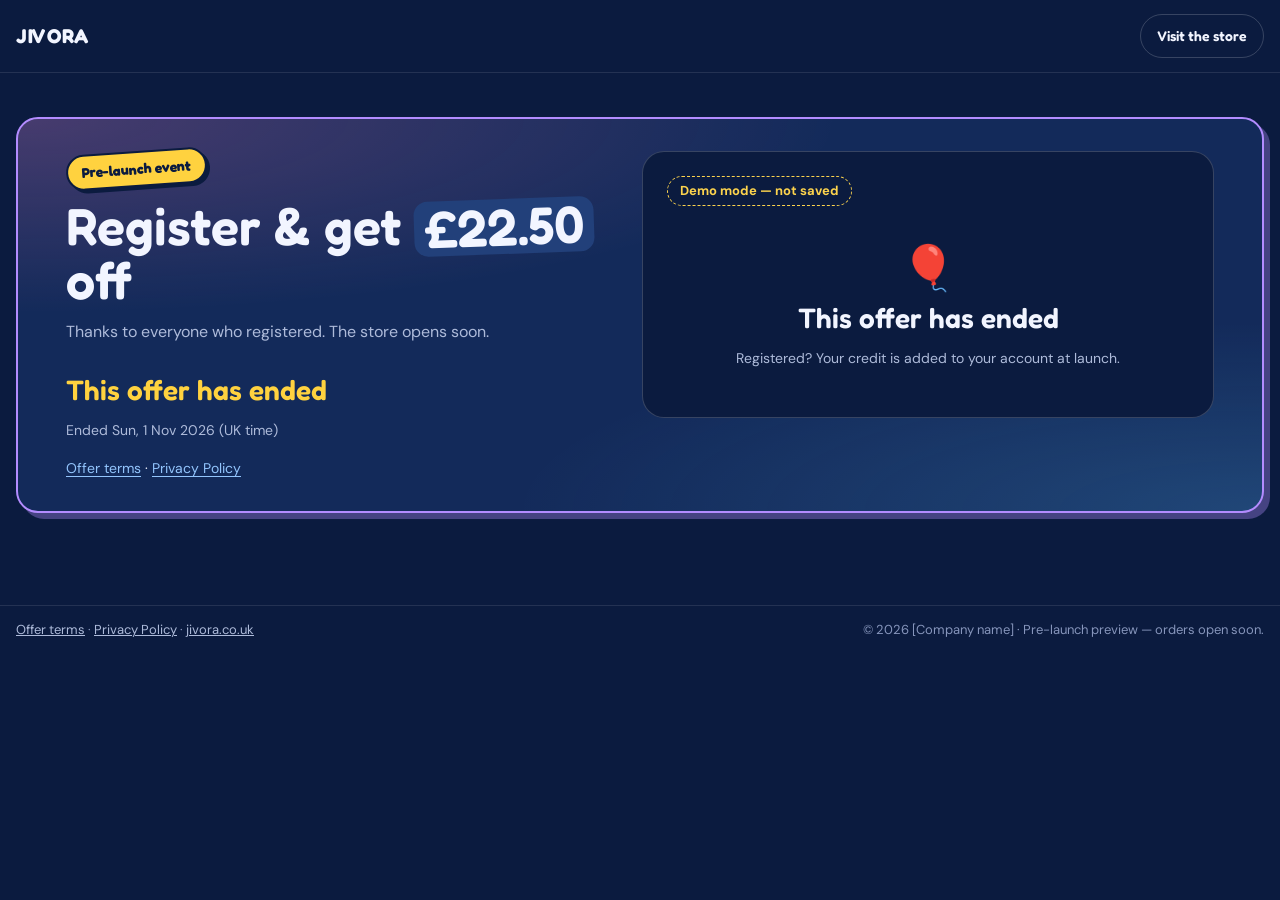
==== register/index.html @ c106e34f "Add /register/ QR landing page and print/web QR codes Co-Authored-By: Claude Opus 5.5 <noreply@anthr" ====
<!--
  JIVORA — short registration landing page for the QR code: https://jivora.co.uk/register/
  Only the pre-launch event (same markup, timer and form as the homepage #event section) with a slim header and footer.
  Timer logic is unchanged: event-config.js + site.js + event.js (before = countdown, during = form, after = "offer ended").
  ?preview=event / ?preview=after work here too. Shared files live one level up (../) inside the site.
-->
<!DOCTYPE html>
<html lang="en">
<head>
  <meta charset="UTF-8">
  <meta name="viewport" content="width=device-width, initial-scale=1">
  <meta name="robots" content="noindex">
  <title>Register &amp; get £22.50 off | JIVORA</title>
  <meta name="description" content="Register for the JIVORA Diwali pre-launch on Sunday 1 November 2026 and get £22.50 off your first order.">
  <meta name="theme-color" content="#0B1B3F">
  <link rel="icon" href="data:,">
  <link rel="preconnect" href="https://fonts.googleapis.com">
  <link rel="preconnect" href="https://fonts.gstatic.com" crossorigin>
  <link href="https://fonts.googleapis.com/css2?family=DM+Sans:opsz,wght@9..40,400;9..40,500;9..40,700&family=Fredoka:wght@500;600;700&family=Space+Grotesk:wght@500;600;700&display=swap" rel="stylesheet">
  <link rel="stylesheet" href="../style.css">
  <script src="../event-config.js"></script>
  <!-- The event lives in the shop interface; region is remembered like on the other pages -->
  <script>
    (function () {
      var d = document.documentElement, region = null;
      d.classList.add("js");
      try { region = window.localStorage.getItem("jivora-s2-region"); } catch (e) {}
      d.setAttribute("data-mode", "shop");
      d.setAttribute("data-region", region === "UK" ? "UK" : "IN");
    })();
  </script>
  <script src="../products.js" defer></script>
  <script src="../site.js" defer></script>
  <script src="../event.js" defer></script>
</head>
<body class="page-register" data-page="register/">
  <a class="skip-link" href="#main">Skip to content</a>

  <!-- ===== SLIM HEADER ===== -->
  <header class="reg-head">
    <div class="container reg-head__inner">
      <a class="logo" href="../index.html" aria-label="JIVORA home">
        <span class="logo__word">JIVORA</span>
      </a>
      <a class="btn btn--sm btn--ghost" href="../index.html">Visit the store</a>
    </div>
  </header>

  <main id="main">
    <section class="block event-block" id="event" data-for="shop" aria-labelledby="event-title">
      <div class="container">
        <div class="event" data-event data-phase="before">
          <p class="preview-badge" data-preview-badge hidden>Preview</p>
          <div class="event__intro">
            <p class="event__stickers"><span class="sticker sticker--yellow">Pre-launch event</span><span class="sticker sticker--pink" data-phase-show="during" hidden>Live now</span></p>
            <h1 class="event__title" id="event-title">Register &amp; get <span class="event__amount" data-coupon>£22.50</span> off</h1>
            <p class="event__text" data-event-text>Register on event day and <span data-coupon>£22.50</span> is added to your JIVORA account when orders open.</p>

            <div class="event__clock" data-phase-hide="after">
              <p class="event__clock-label" data-timer-label>Event starts in</p>
              <div class="timer" data-timer aria-hidden="true">
                <span class="timer__unit" data-unit="d"><span class="timer__num" data-num="d">00</span><span class="timer__lbl">days</span></span>
                <span class="timer__unit" data-unit="h"><span class="timer__num" data-num="h">00</span><span class="timer__lbl">hrs</span></span>
                <span class="timer__unit" data-unit="m"><span class="timer__num" data-num="m">00</span><span class="timer__lbl">mins</span></span>
                <span class="timer__unit" data-unit="s"><span class="timer__num" data-num="s">00</span><span class="timer__lbl">secs</span></span>
              </div>
            </div>
            <p class="event__ended" data-phase-show="after" hidden>This offer has ended</p>
            <p class="event__when" data-event-when></p>

            <ul class="event__points" data-phase-hide="after">
              <li><span data-coupon>£22.50</span> added to your JIVORA account at launch</li>
              <li>One registration per email</li>
              <li>Takes about a minute</li>
            </ul>
            <p class="event__links"><a href="../terms.html#offer">Offer terms</a><span aria-hidden="true"> · </span><a href="../privacy.html">Privacy Policy</a></p>
          </div>

          <div class="event__panel">
            <!-- Safety: shown when FORM_ENDPOINT is empty and the page is NOT on localhost (site.js) -->
            <p class="preview-banner" data-preview-banner role="note" hidden>Preview — registrations are not saved yet</p>
            <p class="demo-flag" data-demo-flag hidden>Demo mode — not saved</p>

            <!-- Before / after the event: message only (no forms) -->
            <div class="event__msg" data-phase-hide="during">
              <p class="event__msg-icon" aria-hidden="true" data-msg-icon>⏳</p>
              <h3 class="event__msg-title" data-msg-title>Registration opens on 1 Nov — come back to claim <span data-coupon>£22.50</span> off</h3>
              <p class="event__msg-text" data-msg-text></p>
            </div>

            <!-- During the event: 2-step registration -->
            <form class="reg" data-reg-form data-phase-show="during" hidden novalidate>
              <div class="reg__progress">
                <p class="reg__step-label" data-reg-label>Step 1 of 2 · Your details</p>
                <span class="reg__bar" aria-hidden="true"><span class="reg__bar-fill" data-reg-bar></span></span>
              </div>

              <fieldset class="reg__step" data-reg-step="1">
                <legend class="visually-hidden">Your details</legend>
                <div class="field">
                  <label for="reg-name">Full name</label>
                  <input class="input" id="reg-name" name="name" type="text" autocomplete="name" maxlength="80" required aria-describedby="reg-name-err">
                  <p class="field__error" id="reg-name-err" hidden></p>
                </div>
                <div class="field">
                  <label for="reg-email">Email</label>
                  <input class="input" id="reg-email" name="email" type="email" autocomplete="email" inputmode="email" maxlength="120" required aria-describedby="reg-email-err">
                  <p class="field__error" id="reg-email-err" hidden></p>
                </div>
                <fieldset class="field">
                  <legend class="field__legend">Country</legend>
                  <div class="seg-radio">
                    <input type="radio" id="reg-country-uk" name="country" value="UK" aria-describedby="reg-country-err"><label for="reg-country-uk">UK</label>
                    <input type="radio" id="reg-country-in" name="country" value="India" aria-describedby="reg-country-err"><label for="reg-country-in">India</label>
                  </div>
                  <p class="field__error" id="reg-country-err" hidden></p>
                </fieldset>
                <div class="reg__row">
                  <div class="field">
                    <label for="reg-mobile">Mobile <span class="field__opt">(optional)</span></label>
                    <input class="input" id="reg-mobile" name="mobile" type="tel" autocomplete="tel" inputmode="tel" maxlength="20" aria-describedby="reg-mobile-err">
                    <p class="field__error" id="reg-mobile-err" hidden></p>
                  </div>
                  <div class="field">
                    <label for="reg-city">City <span class="field__opt">(optional)</span></label>
                    <input class="input" id="reg-city" name="city" type="text" autocomplete="address-level2" maxlength="60">
                  </div>
                </div>
                <button class="btn btn--primary btn--block" type="button" data-reg-next>Continue</button>
              </fieldset>

              <fieldset class="reg__step" data-reg-step="2" hidden>
                <legend class="visually-hidden">Toys you like</legend>
                <fieldset class="field">
                  <legend class="field__legend">Toy categories you like <span class="field__opt">(pick one or more)</span></legend>
                  <div class="pick-chips" data-reg-cats></div>
                  <p class="field__error" id="reg-cats-err" hidden></p>
                </fieldset>
                <div class="consent">
                  <input type="checkbox" id="reg-terms" name="consentTerms" required aria-describedby="reg-terms-err">
                  <label for="reg-terms">I agree to the <a href="../terms.html" target="_blank" rel="noopener">Terms</a> and <a href="../privacy.html" target="_blank" rel="noopener">Privacy Policy</a></label>
                  <p class="field__error" id="reg-terms-err" hidden></p>
                </div>
                <div class="consent">
                  <input type="checkbox" id="reg-news" name="consentMarketing">
                  <label for="reg-news">Send me launch offers and news <span class="field__opt">(optional)</span></label>
                </div>
                <!-- Honeypot: invisible to people and screen readers, not focusable, never autofilled; bots fill it in -->
                <div class="hp" aria-hidden="true"><label for="reg-hp">Leave this field empty</label><input id="reg-hp" type="text" name="hp_check" value="" tabindex="-1" autocomplete="off" data-lpignore="true" data-1p-ignore data-honeypot></div>
                <div class="reg__actions">
                  <button class="btn btn--ghost" type="button" data-reg-back>Back</button>
                  <button class="btn btn--primary reg__submit" type="submit" data-reg-submit>Register &amp; claim <span data-coupon>£22.50</span></button>
                </div>
              </fieldset>
              <p class="form-msg reg__msg" role="status" aria-live="polite" data-reg-msg></p>
            </form>

            <!-- Success -->
            <div class="reg-done" data-reg-done hidden tabindex="-1" aria-labelledby="reg-done-title">
              <p class="reg-done__icon" aria-hidden="true">🎉</p>
              <h3 class="reg-done__title" id="reg-done-title">You're in!</h3>
              <p class="reg-done__text"><strong data-coupon>£22.50</strong> will be added to your account at launch.</p>
              <div class="reg-done__code" data-reg-code hidden>
                <span class="reg-done__code-label">Your code</span>
                <strong class="reg-done__code-value" data-reg-code-value></strong>
                <button class="btn btn--sm btn--ghost" type="button" data-reg-copy>Copy</button>
              </div>
              <p class="reg-done__linked" data-reg-linked hidden></p>
              <p class="demo-flag demo-flag--inline" data-reg-demo hidden>Demo mode — not saved</p>
              <button class="link-btn" type="button" data-reg-again>Register another email</button>
            </div>
          </div>
        </div>
      </div>
    </section>
  </main>

  <!-- ===== SLIM FOOTER ===== -->
  <footer class="reg-foot">
    <div class="container reg-foot__inner">
      <p class="footer__legal"><a href="../terms.html#offer">Offer terms</a> · <a href="../privacy.html">Privacy Policy</a> · <a href="../index.html">jivora.co.uk</a></p>
      <p>© 2026 [Company name] · Pre-launch preview — orders open soon.</p>
    </div>
  </footer>

  <div class="toast" id="toast" role="status" aria-live="polite"></div>
</body>
</html>
---- style.css ----
/* Sample 2 — JIVORA pre-launch store (dark, bold). Shared styles for index.html, toys.html and product.html.
   Mobile-first; breakpoints 640 / 1024 / 1280 (min-width). Hover effects only on hover-capable devices.
   Motion animates transform and opacity only and is switched off under prefers-reduced-motion.
   Interface visibility: html[data-mode="shop" | "business"] shows elements marked data-for="shop" | "business".
   27 Oct (brief §14): event section, Hot Picks, Price Promise and legal-page styles sit just before REDUCED MOTION. */

/* ===== TOKENS ===== */
:root {
  /* Brief §6 palette (proposal — client brand colours not provided): navy #0B1B3F base,
     electric blue #2563EB, amber #F59E0B; lighter tints of each for text on dark */
  --bg: #0B1B3F;
  --bg-2: #0E2149;
  --surface: #132A5A;
  --surface-2: #1A3468;
  --surface-3: #22407A;
  --line: rgba(255, 255, 255, 0.10);
  --line-2: rgba(255, 255, 255, 0.18);
  --text: #F2F5FF;
  --white: #FFFFFF;
  --muted: #AEBBDA;
  --faint: #8695BB;
  --blue: #2563EB;
  --blue-2: #60A5FA;
  --blue-3: #93C5FD;
  --blue-deep: #1D4ED8;
  --blue-wash: rgba(37, 99, 235, 0.22);
  --amber: #F59E0B;
  --amber-2: #FCD34D;
  --amber-wash: rgba(245, 158, 11, 0.14);
  --on-amber: #1A1200;
  --green: #4ADE80;
  --green-wash: rgba(74, 222, 128, 0.14);
  --red: #FCA5A5;
  --photo-bg: #F4F5F8;
  --overlay: rgba(5, 12, 32, 0.74);
  --focus: var(--amber-2);

  /* Toy palette (27 Oct, Shop mode accents only — rings, pills, badges, stickers, tiles).
     Every colour is light enough for navy text on top (6.5:1–11.7:1 with --bg, AA needs 4.5:1) and bright enough as a ring on navy. */
  --toy-pink: #FF7AB6;
  --toy-yellow: #FFD23F;
  --toy-sky: #5CC8FF;
  --toy-green: #5EE08A;
  --toy-purple: #B38CFF;
  --toy-orange: #FF9F43;
  --on-toy: #0B1B3F;
  --hero-warm: linear-gradient(135deg, var(--toy-yellow) 0%, #FFB547 55%, var(--toy-orange) 100%);
  /* Instagram brand gradient (allowed for the Instagram icon only) */
  --ig-gradient: linear-gradient(45deg, #F58529 0%, #DD2A7B 50%, #8134AF 80%, #515BD4 100%);

  --font-head: "Space Grotesk", "Segoe UI", system-ui, sans-serif;
  --font-fun: "Fredoka", "Space Grotesk", "Segoe UI", system-ui, sans-serif;
  --font-body: "DM Sans", "Segoe UI", system-ui, sans-serif;

  /* Type scale 12 / 14 / 16 / 20 / 28 / 40 */
  --fs-12: 0.75rem;
  --fs-13: 0.8125rem;
  --fs-14: 0.875rem;
  --fs-16: 1rem;
  --fs-20: 1.25rem;
  --fs-28: 1.75rem;
  --fs-40: 2.5rem;

  /* Spacing 4 / 8 / 12 / 16 / 24 / 32 / 48 */
  --s-1: 4px;
  --s-2: 8px;
  --s-25: 12px;
  --s-3: 16px;
  --s-4: 24px;
  --s-5: 32px;
  --s-6: 48px;
  --block-y: clamp(28px, 2vw + 20px, 44px);

  --r-sm: 10px;
  --r-md: 16px;
  --r-lg: 22px;
  --r-pill: 999px;

  --shadow-1: 0 10px 30px -12px rgba(0, 0, 0, 0.55);
  --shadow-2: 0 24px 60px -20px rgba(0, 0, 0, 0.7);

  --ease-out: cubic-bezier(0.16, 1, 0.3, 1);
  --container: min(100% - 32px, 1320px);
}

/* ===== BASE ===== */
*,
*::before,
*::after {
  box-sizing: border-box;
}

html {
  -webkit-text-size-adjust: 100%;
  scroll-behavior: smooth;
  scroll-padding-top: 16px;
  background: var(--bg);
  color-scheme: dark;
}

body {
  margin: 0;
  font-family: var(--font-body);
  font-size: var(--fs-16);
  line-height: 1.55;
  color: var(--text);
  background: var(--bg);
  -webkit-font-smoothing: antialiased;
}

body.menu-open,
body.has-dialog {
  overflow: hidden;
}

img,
svg {
  display: block;
  max-width: 100%;
}

img {
  height: auto;
}

a {
  color: inherit;
}

button,
input,
select,
textarea {
  font: inherit;
  color: inherit;
}

button {
  cursor: pointer;
  -webkit-tap-highlight-color: transparent;
}

h1,
h2,
h3 {
  margin: 0;
  font-family: var(--font-head);
  font-weight: 700;
  line-height: 1.15;
  letter-spacing: -0.015em;
}

p {
  margin: 0;
}

ul,
ol {
  margin: 0;
  padding: 0;
  list-style: none;
}

dl,
dd {
  margin: 0;
}

[hidden] {
  display: none !important;
}

:focus-visible {
  outline: 3px solid var(--focus);
  outline-offset: 2px;
  border-radius: 6px;
}

/* Shop mode uses the rounded, friendly display font; Business mode keeps Space Grotesk */
html[data-mode="shop"] {
  --font-head: var(--font-fun);
}

html[data-mode="shop"] h1,
html[data-mode="shop"] h2,
html[data-mode="shop"] h3 {
  font-weight: 600;
  letter-spacing: 0;
}

/* Toy palette helpers: components read var(--tone) */
.tone-pink { --tone: var(--toy-pink); }
.tone-yellow { --tone: var(--toy-yellow); }
.tone-sky { --tone: var(--toy-sky); }
.tone-green { --tone: var(--toy-green); }
.tone-purple { --tone: var(--toy-purple); }

/* Interface switch: show only the active mode's content */
html[data-mode="shop"] [data-for="business"],
html[data-mode="business"] [data-for="shop"] {
  display: none !important;
}

.container {
  width: var(--container);
  margin-inline: auto;
}

.visually-hidden {
  position: absolute !important;
  width: 1px;
  height: 1px;
  padding: 0;
  margin: -1px;
  overflow: hidden;
  clip: rect(0 0 0 0);
  white-space: nowrap;
  border: 0;
}

.skip-link {
  position: absolute;
  top: 8px;
  left: 8px;
  z-index: 100;
  padding: 10px 16px;
  border-radius: var(--r-sm);
  background: var(--amber);
  color: var(--on-amber);
  font-weight: 700;
  transform: translateY(-160%);
  transition: transform 0.2s var(--ease-out);
}

.skip-link:focus {
  transform: none;
}

.eyebrow {
  font-size: var(--fs-12);
  font-weight: 700;
  letter-spacing: 0.08em;
  text-transform: uppercase;
  color: var(--blue-2);
}

.eyebrow--amber {
  color: var(--amber-2);
}

.link-btn {
  padding: 0;
  border: 0;
  background: none;
  color: var(--blue-2);
  font-weight: 600;
  text-decoration: underline;
  text-underline-offset: 3px;
}

/* ===== BUTTONS ===== */
.btn {
  display: inline-flex;
  align-items: center;
  justify-content: center;
  gap: var(--s-2);
  min-height: 48px;
  padding: 0 22px;
  border: 1.5px solid transparent;
  border-radius: var(--r-pill);
  background: transparent;
  font-family: var(--font-head);
  font-size: var(--fs-16);
  font-weight: 600;
  text-decoration: none;
  white-space: nowrap;
  transition: background-color 0.2s, border-color 0.2s, color 0.2s, transform 0.2s var(--ease-out);
}

.btn:active {
  transform: scale(0.97);
}

.btn--primary {
  background: var(--amber);
  color: var(--on-amber);
}

.btn--ghost {
  border-color: var(--line-2);
  color: var(--text);
}

.btn--outline {
  border-color: var(--blue);
  color: var(--text);
}

.btn--added {
  background: var(--green-wash);
  border-color: var(--green);
  color: var(--green);
}

.btn--disabled {
  background: var(--surface-2);
  color: var(--faint);
  cursor: not-allowed;
}

.btn--sm {
  min-height: 44px;
  padding: 0 16px;
  font-size: var(--fs-14);
}

.btn--block {
  width: 100%;
}

.icon-btn {
  position: relative;
  display: inline-grid;
  place-items: center;
  flex: none;
  width: 44px;
  height: 44px;
  padding: 0;
  border: 0;
  border-radius: var(--r-pill);
  background: transparent;
  color: var(--text);
  transition: background-color 0.2s, color 0.2s, opacity 0.2s;
}

.icon-btn--line {
  border: 1.5px solid var(--line-2);
}

.icon-btn--sm {
  width: 44px;
  height: 44px;
  color: var(--muted);
}

.icon-btn:disabled {
  opacity: 0.35;
  cursor: default;
}

.count {
  position: absolute;
  top: 2px;
  right: 0;
  min-width: 18px;
  height: 18px;
  padding: 0 5px;
  border-radius: var(--r-pill);
  background: var(--amber);
  color: var(--on-amber);
  font-size: 11px;
  font-weight: 700;
  line-height: 18px;
  text-align: center;
}

.count.is-empty {
  display: none;
}

.count.is-bump {
  animation: bump 0.45s var(--ease-out);
}

@keyframes bump {
  40% { transform: scale(1.35); }
}

@media (hover: hover) {
  .btn--primary:hover { background: var(--amber-2); }
  .btn--ghost:hover,
  .btn--outline:hover { background: var(--blue-wash); border-color: var(--blue-2); }
  .icon-btn:not(:disabled):hover { background: var(--surface-2); }
  .link-btn:hover { color: var(--text); }
}

/* ===== ANNOUNCEMENT BAR ===== */
.announcement {
  background: linear-gradient(90deg, var(--blue-deep), var(--blue));
  color: var(--white);
  font-size: var(--fs-14);
}

.announcement__text {
  width: var(--container);
  margin-inline: auto;
  display: flex;
  flex-wrap: wrap;
  align-items: center;
  justify-content: center;
  gap: 4px 10px;
  padding: 8px 0;
  text-align: center;
}

.announcement__dot {
  display: inline-block;
  flex: none;
  width: 8px;
  height: 8px;
  border-radius: 50%;
  background: var(--amber-2);
  box-shadow: 0 0 0 4px rgba(252, 211, 77, 0.25);
  animation: pulse 2.4s ease-in-out infinite;
}

@keyframes pulse {
  50% { transform: scale(0.7); opacity: 0.6; }
}

.announcement__link {
  font-weight: 700;
  text-underline-offset: 3px;
}

/* ===== HEADER ===== */
.header {
  z-index: 40;
  background: rgba(11, 27, 63, 0.94);
  border-bottom: 1px solid var(--line);
}

.header__inner {
  display: grid;
  grid-template-columns: auto auto minmax(0, 1fr);
  grid-template-areas:
    "menu logo actions"
    "search search search";
  align-items: center;
  gap: 10px 8px;
  padding: 10px 0 12px;
}

.header__menu { grid-area: menu; margin-left: -8px; }
.header .logo { grid-area: logo; }
.header .search { grid-area: search; }
.header .mode-toggle { grid-area: toggle; }
.header__actions { grid-area: actions; }

.logo {
  display: inline-flex;
  align-items: center;
  gap: 8px;
  min-height: 44px;
  text-decoration: none;
}

.logo__word {
  font-family: var(--font-head);
  font-size: 1.25rem;
  font-weight: 700;
  letter-spacing: 0.06em;
}

.search {
  position: relative;
  display: flex;
}

.search__input {
  width: 100%;
  min-height: 46px;
  padding: 0 52px 0 18px;
  border: 1.5px solid var(--line-2);
  border-radius: var(--r-pill);
  background: var(--surface);
  font-size: var(--fs-16);
}

.search__input::placeholder {
  color: var(--faint);
}

.search__input:focus {
  border-color: var(--blue-2);
  outline: none;
  box-shadow: 0 0 0 3px var(--blue-wash);
}

.search__btn {
  position: absolute;
  top: 1px;
  right: 1px;
  display: grid;
  place-items: center;
  width: 44px;
  height: 44px;
  border: 0;
  border-radius: var(--r-pill);
  background: var(--blue);
  color: var(--white);
}

.header__actions {
  display: flex;
  align-items: center;
  justify-content: flex-end;
  gap: 2px;
}

.region {
  min-height: 44px;
  max-width: 104px;
  padding: 0 28px 0 12px;
  border: 1.5px solid var(--line-2);
  border-radius: var(--r-pill);
  background: var(--surface) url("data:image/svg+xml,%3Csvg xmlns='http://www.w3.org/2000/svg' width='12' height='12' viewBox='0 0 24 24'%3E%3Cpath d='M6 9l6 6 6-6' fill='none' stroke='%23AEBBDA' stroke-width='2.6' stroke-linecap='round' stroke-linejoin='round'/%3E%3C/svg%3E") no-repeat right 10px center;
  font-size: var(--fs-16);
  font-weight: 600;
  -webkit-appearance: none;
  appearance: none;
  margin-right: 4px;
}

.rfq-btn {
  position: relative;
  display: inline-flex;
  align-items: center;
  gap: 6px;
  min-height: 44px;
  padding: 0 12px;
  border: 1.5px solid var(--line-2);
  border-radius: var(--r-pill);
  background: transparent;
  font-weight: 600;
  font-size: var(--fs-14);
}

.rfq-btn .count {
  position: static;
}

.rfq-btn__label {
  display: none;
}

/* Mode toggle: "Shop" | "For Business" */
.mode-toggle {
  position: relative;
  display: grid;
  grid-template-columns: 1fr 1fr;
  padding: 4px;
  border: 1.5px solid var(--line-2);
  border-radius: var(--r-pill);
  background: var(--bg-2);
}

.mode-toggle__thumb {
  position: absolute;
  top: 4px;
  bottom: 4px;
  left: 4px;
  width: calc(50% - 4px);
  border-radius: var(--r-pill);
  background: var(--blue);
  box-shadow: 0 6px 16px -6px rgba(37, 99, 235, 0.8);
  transition: transform 0.32s var(--ease-out), background-color 0.3s;
}

html[data-mode="business"] .mode-toggle__thumb {
  transform: translateX(100%);
  background: var(--amber);
  box-shadow: 0 6px 16px -6px rgba(245, 158, 11, 0.8);
}

.mode-toggle__btn {
  position: relative;
  z-index: 1;
  min-height: 44px;
  padding: 0 14px;
  border: 0;
  border-radius: var(--r-pill);
  background: none;
  color: var(--muted);
  font-family: var(--font-head);
  font-size: var(--fs-14);
  font-weight: 700;
  white-space: nowrap;
  transition: color 0.25s;
}

.mode-toggle__btn[aria-pressed="true"] {
  color: var(--white);
}

html[data-mode="business"] .mode-toggle__btn[aria-pressed="true"] {
  color: var(--on-amber);
}

.mode-toggle--block {
  margin-bottom: var(--s-4);
}

.region--block {
  width: 100%;
  max-width: none;
  margin: 0;
}

/* Category / business nav strip — scrolls sideways inside itself on small screens */
.catnav {
  position: relative;
  border-top: 1px solid var(--line);
}

.catnav__inner {
  display: flex;
  align-items: center;
  gap: var(--s-2);
}

.mode-toggle--mini {
  flex: none;
  padding: 3px;
}

.mode-toggle--mini .mode-toggle__thumb {
  top: 3px;
  bottom: 3px;
  left: 3px;
  width: calc(50% - 3px);
}

.mode-toggle--mini .mode-toggle__btn {
  padding: 0 12px;
  font-size: var(--fs-13);
}

@media (min-width: 1024px) {
  .mode-toggle--mini { display: none; }
}

.catnav__list {
  flex: 1;
  min-width: 0;
  display: flex;
  align-items: center;
  gap: 4px;
  overflow-x: auto;
  scrollbar-width: none;
  padding: 6px 0;
}

.catnav__list::-webkit-scrollbar {
  display: none;
}

.catnav__link {
  display: inline-flex;
  align-items: center;
  gap: 6px;
  min-height: 44px;
  padding: 0 12px;
  border: 0;
  border-radius: var(--r-pill);
  background: none;
  color: var(--muted);
  font-size: var(--fs-14);
  font-weight: 600;
  text-decoration: none;
  white-space: nowrap;
}

.catnav__link.is-active {
  background: var(--surface-2);
  color: var(--text);
}

.catnav__sep {
  flex: none;
  width: 1px;
  height: 22px;
  margin: 0 6px;
  background: var(--line-2);
}

@media (hover: hover) {
  .catnav__link:hover { color: var(--text); background: var(--surface); }
}

.soon-pill {
  display: inline-flex;
  align-items: center;
  padding: 2px 8px;
  border-radius: var(--r-pill);
  background: var(--amber-wash);
  color: var(--amber-2);
  font-size: 11px;
  font-weight: 700;
  letter-spacing: 0.04em;
  text-transform: uppercase;
}

.soon-pill--lg {
  padding: 5px 12px;
  font-size: var(--fs-12);
}

.live-pill {
  display: inline-flex;
  align-items: center;
  gap: 6px;
  padding: 2px 9px;
  border-radius: var(--r-pill);
  background: var(--green-wash);
  color: var(--green);
  font-size: 11px;
  font-weight: 700;
  letter-spacing: 0.04em;
  text-transform: uppercase;
}

.live-pill__dot {
  width: 7px;
  height: 7px;
  border-radius: 50%;
  background: var(--green);
  animation: pulse 2.4s ease-in-out infinite;
}

/* Below 1024px the full toggle and the region select live in the drawer / catnav pill */
.header__inner > .mode-toggle,
.header__actions > .region {
  display: none;
}

@media (min-width: 640px) {
  .rfq-btn__label {
    display: inline;
  }
}

@media (min-width: 1024px) {
  .header {
    position: sticky;
    top: 0;
    -webkit-backdrop-filter: blur(14px);
    backdrop-filter: blur(14px);
  }

  html {
    scroll-padding-top: 140px;
  }

  .header__inner {
    grid-template-columns: auto minmax(0, 1fr) auto auto;
    grid-template-areas: "logo search toggle actions";
    gap: 20px;
    padding: 12px 0;
  }

  .header__menu {
    display: none;
  }

  .header__inner > .mode-toggle {
    display: grid;
    width: 260px;
  }

  .header__actions > .region {
    display: block;
  }

  .search {
    max-width: 560px;
  }
}

/* ===== MOBILE DRAWER ===== */
.drawer {
  position: fixed;
  inset: 0;
  z-index: 80;
}

.drawer__overlay {
  position: absolute;
  inset: 0;
  background: var(--overlay);
  opacity: 0;
  transition: opacity 0.25s;
}

.drawer__panel {
  position: absolute;
  top: 0;
  bottom: 0;
  left: 0;
  width: min(88%, 360px);
  overflow-y: auto;
  padding: 12px 20px 32px;
  background: var(--bg-2);
  border-right: 1px solid var(--line);
  transform: translateX(-100%);
  transition: transform 0.28s var(--ease-out);
}

.drawer__panel:focus {
  outline: none;
}

.drawer.is-open .drawer__overlay { opacity: 1; }
.drawer.is-open .drawer__panel { transform: none; }

.drawer__head {
  display: flex;
  align-items: center;
  justify-content: space-between;
  margin-bottom: var(--s-3);
}

.drawer__title {
  font-family: var(--font-head);
  font-size: var(--fs-20);
  font-weight: 700;
}

.drawer__label {
  margin: var(--s-3) 0 var(--s-2);
  color: var(--faint);
  font-size: var(--fs-12);
  font-weight: 700;
  letter-spacing: 0.08em;
  text-transform: uppercase;
}

.drawer__list a,
.drawer__list button {
  display: flex;
  align-items: center;
  justify-content: space-between;
  width: 100%;
  min-height: 48px;
  padding: 0 4px;
  border: 0;
  border-bottom: 1px solid var(--line);
  background: none;
  font-size: var(--fs-16);
  font-weight: 600;
  text-align: left;
  text-decoration: none;
}

/* ===== BLOCKS (store rows) ===== */
.block {
  padding-block: var(--block-y) 0;
}

.block--tight {
  padding-top: clamp(24px, 1.5vw + 16px, 36px);
}

main > .block:last-child,
main > :last-child {
  padding-bottom: var(--s-6);
}

.block__head {
  display: flex;
  align-items: flex-end;
  justify-content: space-between;
  gap: var(--s-2) var(--s-3);
  margin-bottom: var(--s-3);
}

.block__head--wrap {
  flex-wrap: wrap;
}

.block__title {
  font-size: clamp(1.25rem, 1rem + 1vw, 1.75rem);
}

.block__title--sm {
  font-size: clamp(1.15rem, 1rem + 0.6vw, 1.5rem);
}

.block__count {
  color: var(--faint);
  font-family: var(--font-body);
  font-size: var(--fs-16);
  font-weight: 500;
}

.block__note {
  color: var(--muted);
  font-size: var(--fs-14);
}

.block__tools {
  display: flex;
  align-items: center;
  gap: var(--s-25);
}

.block__link {
  flex: none;
  min-height: 44px;
  display: inline-flex;
  align-items: center;
  color: var(--blue-2);
  font-weight: 700;
  font-size: var(--fs-14);
  text-underline-offset: 3px;
}

@media (max-width: 639px) {
  .block__head:not(.block__head--wrap) .block__note {
    display: none;
  }
}

/* ===== SHOP HERO (warm gradient panel + side tiles) ===== */
.promo {
  display: grid;
  grid-template-columns: 1fr 1fr;
  gap: var(--s-25);
  padding-top: var(--s-3);
}

.promo__main {
  position: relative;
  grid-column: 1 / -1;
  overflow: hidden;
  border-radius: var(--r-lg);
  isolation: isolate;
}

.fun-hero {
  display: grid;
  background: var(--hero-warm);
  color: var(--on-toy);
  box-shadow: 0 20px 50px -24px rgba(255, 159, 67, 0.55);
}

.fun-hero__content {
  position: relative;
  z-index: 1;
  display: grid;
  gap: var(--s-25);
  align-content: center;
  padding: var(--s-4) var(--s-4) var(--s-3);
}

.fun-hero__stickers {
  display: flex;
  flex-wrap: wrap;
  gap: var(--s-2);
}

.sticker {
  display: inline-flex;
  align-items: center;
  padding: 5px 14px;
  border: 2.5px solid var(--on-toy);
  border-radius: var(--r-pill);
  color: var(--on-toy);
  font-family: var(--font-fun);
  font-size: var(--fs-14);
  font-weight: 700;
  box-shadow: 3px 3px 0 var(--on-toy);
  transform: rotate(-4deg);
}

.sticker + .sticker {
  transform: rotate(3deg);
}

.sticker--pink { background: var(--toy-pink); }
.sticker--sky { background: var(--toy-sky); }

.promo__title {
  font-size: clamp(2rem, 1.5rem + 2.2vw, 3.25rem);
  line-height: 1.05;
}

.fun-hero .promo__title {
  color: var(--on-toy);
}

.promo__text {
  max-width: 46ch;
  color: var(--muted);
}

.fun-hero .promo__text {
  color: var(--on-toy);
  font-weight: 500;
}

.promo__ctas {
  display: flex;
  flex-wrap: wrap;
  gap: var(--s-2);
  margin-top: var(--s-1);
}

.btn--line-dark {
  border-color: var(--on-toy);
  color: var(--on-toy);
}

.fun-hero__media {
  position: relative;
  padding: 0 var(--s-3) var(--s-3);
}

.fun-hero__img {
  width: 100%;
  aspect-ratio: 16 / 10;
  object-fit: cover;
  border: 3px solid var(--on-toy);
  border-radius: var(--r-lg);
  box-shadow: 6px 6px 0 var(--on-toy);
}

/* Floating SVG stickers */
.float {
  position: absolute;
  z-index: 2;
  pointer-events: none;
  animation: float-y 4.5s ease-in-out infinite;
}

.float path,
.float circle {
  stroke: var(--on-toy);
  stroke-width: 3;
  stroke-linejoin: round;
}

.float .f-thin { stroke-width: 2.5; }
.float .f-pink { fill: var(--toy-pink); }
.float .f-sky { fill: var(--toy-sky); }
.float .f-purple { fill: var(--toy-purple); }
.float .f-yellow { fill: var(--toy-yellow); }
.float .f-white { fill: var(--white); }

.float--star { top: 12px; right: 14px; --rot: 12deg; }
.float--rocket { bottom: 26px; left: 6px; width: 44px; height: 44px; animation-delay: -1.5s; --rot: -8deg; }
.float--sparkle { top: 46%; right: 10px; width: 28px; height: 28px; animation-delay: -3s; --rot: 0deg; }

@keyframes float-y {
  0%, 100% { transform: translateY(0) rotate(var(--rot, 0deg)); }
  50% { transform: translateY(-8px) rotate(calc(var(--rot, 0deg) + 6deg)); }
}

.promo__side {
  position: relative;
  display: flex;
  align-items: flex-end;
  min-height: 150px;
  overflow: hidden;
  border-radius: var(--r-lg);
  background: var(--photo-bg);
  text-decoration: none;
  isolation: isolate;
}

.promo__side img {
  position: absolute;
  inset: 0;
  z-index: -2;
  width: 100%;
  height: 100%;
  object-fit: cover;
  transition: transform 0.5s var(--ease-out);
}

.promo__side::before {
  content: "";
  position: absolute;
  inset: 0;
  z-index: -1;
  background: linear-gradient(0deg, rgba(11, 27, 63, 0.9) 10%, rgba(11, 27, 63, 0) 70%);
}

.promo__side-text {
  display: grid;
  padding: var(--s-25) var(--s-3);
}

.promo__side-kicker {
  color: var(--amber-2);
  font-size: var(--fs-12);
  font-weight: 700;
  letter-spacing: 0.06em;
  text-transform: uppercase;
}

.promo__side-title {
  font-family: var(--font-head);
  font-size: clamp(1.05rem, 0.9rem + 0.8vw, 1.25rem);
  font-weight: 700;
  line-height: 1.2;
}

@media (hover: hover) {
  .promo__side:hover img { transform: scale(1.05); }
}

@media (min-width: 640px) {
  .fun-hero { grid-template-columns: 1.1fr 1fr; align-items: center; }
  .fun-hero__content { padding: var(--s-5) var(--s-2) var(--s-5) var(--s-5); }
  .fun-hero__media { padding: var(--s-4) var(--s-5) var(--s-4) var(--s-2); }
  .fun-hero__img { aspect-ratio: 4 / 3.4; }
  .float--rocket { left: auto; right: 46%; bottom: 14px; }
}

@media (min-width: 1024px) {
  .promo {
    grid-template-columns: 2.2fr 1fr;
    grid-template-rows: 1fr 1fr;
    padding-top: var(--s-4);
  }

  .promo__main {
    grid-column: 1;
    grid-row: 1 / 3;
    min-height: 400px;
  }

  .fun-hero__content { padding-left: var(--s-6); }
  .float--star { top: 18px; right: 22px; width: 52px; height: 52px; }
}

/* ===== SEGMENTS ===== */
.segments {
  display: grid;
  grid-template-columns: repeat(2, minmax(0, 1fr));
  gap: var(--s-25);
}

.seg__card {
  display: flex;
  flex-direction: column;
  width: 100%;
  height: 100%;
  padding: 0;
  overflow: hidden;
  border: 1px solid var(--line);
  border-radius: var(--r-md);
  background: var(--surface);
  text-align: left;
  text-decoration: none;
  transition: border-color 0.2s, transform 0.25s var(--ease-out);
}

.seg__card--live {
  border-color: rgba(74, 222, 128, 0.45);
}

.seg__media {
  display: block;
  aspect-ratio: 16 / 6;
  overflow: hidden;
  background: var(--photo-bg);
}

.seg__media img {
  width: 100%;
  height: 100%;
  object-fit: cover;
  transition: transform 0.5s var(--ease-out);
}

.seg__body {
  display: grid;
  gap: 4px;
  justify-items: start;
  padding: var(--s-25) var(--s-25) var(--s-3);
}

.seg__name {
  font-family: var(--font-head);
  font-size: var(--fs-20);
  font-weight: 700;
}

.seg__blurb {
  color: var(--muted);
  font-size: var(--fs-13);
  line-height: 1.4;
}

.seg__body .soon-pill,
.seg__body .live-pill {
  margin-top: 4px;
}

@media (hover: hover) {
  .seg__card:hover { border-color: var(--blue-2); transform: translateY(-3px); }
  .seg__card:hover .seg__media img { transform: scale(1.05); }
}

@media (min-width: 1024px) {
  .segments {
    grid-template-columns: repeat(4, minmax(0, 1fr));
  }
}

/* ===== PRODUCT GRID + RAILS ===== */
.grid {
  display: grid;
  grid-template-columns: repeat(2, minmax(0, 1fr));
  gap: var(--s-25);
}

.rail {
  display: grid;
  grid-auto-flow: column;
  grid-auto-columns: max(152px, calc((100% - var(--s-25)) / 2.1));
  gap: var(--s-25);
  overflow-x: auto;
  overscroll-behavior-x: contain;
  scroll-snap-type: x mandatory;
  scrollbar-width: thin;
  scrollbar-color: var(--surface-3) transparent;
  padding-bottom: 10px;
}

.rail > * {
  scroll-snap-align: start;
}

.rail:focus-visible {
  outline-offset: 4px;
}

.rail-nav {
  display: none;
  gap: var(--s-2);
}

@media (min-width: 640px) {
  .grid { grid-template-columns: repeat(3, minmax(0, 1fr)); gap: var(--s-3); }
  .rail { grid-auto-columns: calc((100% - 2 * var(--s-3)) / 3.2); gap: var(--s-3); }
}

@media (min-width: 1024px) {
  .grid { grid-template-columns: repeat(4, minmax(0, 1fr)); }
  .rail { grid-auto-columns: calc((100% - 4 * var(--s-3)) / 5); }
  .rail-nav { display: flex; }
}

@media (min-width: 1280px) {
  .grid { gap: 20px; }
}

/* ===== PRODUCT CARD ===== */
.card {
  position: relative;
  container-type: inline-size;
  display: flex;
  flex-direction: column;
  min-width: 0;
  overflow: hidden;
  border: 1px solid var(--line);
  border-radius: var(--r-md);
  background: var(--surface);
  transition: border-color 0.2s, transform 0.25s var(--ease-out), box-shadow 0.25s;
}

.card__media {
  position: relative;
  display: block;
  aspect-ratio: 1;
  overflow: hidden;
  background: var(--photo-bg);
}

.card__media img {
  width: 100%;
  height: 100%;
  object-fit: cover;
  transition: transform 0.45s var(--ease-out);
}

.card__badge {
  position: absolute;
  top: 10px;
  left: 10px;
  display: inline-flex;
  align-items: center;
  gap: 4px;
  padding: 3px 9px;
  border-radius: var(--r-pill);
  background: var(--amber);
  color: var(--on-amber);
  font-size: 11px;
  font-weight: 700;
  letter-spacing: 0.03em;
}

.card__badge--seller {
  top: auto;
  bottom: 10px;
  background: rgba(11, 27, 63, 0.88);
  color: var(--text);
}

.card__badge--seller svg {
  color: var(--green);
}

.card__wish {
  position: absolute;
  top: 6px;
  right: 6px;
  z-index: 2;
  display: grid;
  place-items: center;
  width: 44px;
  height: 44px;
  border: 0;
  border-radius: 50%;
  background: rgba(11, 27, 63, 0.72);
  color: var(--white);
  transition: transform 0.2s var(--ease-out), color 0.2s;
}

.card__wish[aria-pressed="true"] {
  color: var(--amber);
}

.card__wish[aria-pressed="true"] path,
.pdp__wish[aria-pressed="true"] path {
  fill: currentColor;
}

.card__wish:active {
  transform: scale(0.88);
}

.card__body {
  display: flex;
  flex: 1;
  flex-direction: column;
  gap: 6px;
  padding: var(--s-25);
}

.card__meta {
  display: flex;
  flex-wrap: wrap;
  align-items: center;
  gap: 4px 8px;
}

.card__seller {
  color: var(--faint);
  font-size: 11px;
  font-weight: 600;
}

.age-tag {
  display: inline-flex;
  padding: 2px 8px;
  border-radius: var(--r-pill);
  background: var(--blue-wash);
  color: var(--blue-3);
  font-size: 11px;
  font-weight: 700;
}

.age-tag--lg {
  padding: 4px 12px;
  font-size: var(--fs-13);
}

.card__name {
  font-family: var(--font-head);
  font-size: var(--fs-16);
  font-weight: 600;
  line-height: 1.3;
}

.card__name a {
  display: -webkit-box;
  -webkit-line-clamp: 2;
  -webkit-box-orient: vertical;
  overflow: hidden;
  text-decoration: none;
}

/* Whole card is clickable via the title link */
.card__name a::after {
  content: "";
  position: absolute;
  inset: 0;
  z-index: 1;
}

.card__desc {
  display: -webkit-box;
  -webkit-line-clamp: 2;
  -webkit-box-orient: vertical;
  overflow: hidden;
  color: var(--muted);
  font-size: var(--fs-13);
  line-height: 1.45;
}

.card__foot {
  display: flex;
  align-items: center;
  justify-content: space-between;
  gap: var(--s-2);
  margin-top: auto;
  padding-top: 4px;
}

.card__price {
  font-family: var(--font-head);
  font-size: var(--fs-20);
  font-weight: 700;
}

.card__add,
.card__body .btn {
  position: relative;
  z-index: 2;
}

.card__add {
  padding: 0 14px;
}

.card__add.is-added {
  background: var(--green);
}

/* Business card */
.card__ws {
  color: var(--muted);
  font-size: var(--fs-13);
}

.card__ws strong {
  color: var(--amber-2);
  font-family: var(--font-head);
  font-size: var(--fs-20);
}

.card__facts {
  display: grid;
  grid-template-columns: 1fr 1fr;
  gap: 6px 8px;
  margin: 2px 0 6px;
  padding: 8px 10px;
  border-radius: var(--r-sm);
  background: var(--bg-2);
  font-size: var(--fs-12);
}

.card__facts dt {
  color: var(--faint);
}

.card__facts dd {
  font-weight: 600;
}

.card--biz .btn {
  margin-top: auto;
}

.card__moq {
  color: var(--muted);
  font-size: var(--fs-13);
}

.card--mini .card__name {
  font-size: var(--fs-14);
}

@media (max-width: 639px) {
  .card__desc { display: none; }
  .card__price { font-size: var(--fs-16); }
  .card__facts { grid-template-columns: 1fr; }
  .card__ws strong { font-size: var(--fs-16); }
}

@media (hover: hover) {
  .card:hover { border-color: var(--line-2); transform: translateY(-3px); box-shadow: var(--shadow-1); }
  .card:hover .card__media img { transform: scale(1.05); }
  .card__wish:hover { color: var(--amber-2); }
}

/* ===== TOOLBAR: chips + sort ===== */
.toolbar {
  display: flex;
  flex-wrap: wrap;
  align-items: center;
  gap: var(--s-2);
}

.chips {
  display: flex;
  flex-wrap: wrap;
  gap: 6px;
}

.chip {
  min-height: 44px;
  padding: 0 14px;
  border: 1.5px solid var(--line-2);
  border-radius: var(--r-pill);
  background: transparent;
  color: var(--muted);
  font-size: var(--fs-14);
  font-weight: 600;
  transition: background-color 0.2s, color 0.2s, border-color 0.2s;
}

.chip[aria-pressed="true"] {
  border-color: var(--blue);
  background: var(--blue);
  color: var(--white);
}

@media (hover: hover) {
  .chip:not([aria-pressed="true"]):hover { color: var(--text); border-color: var(--blue-2); }
}

.select,
.input {
  min-height: 44px;
  padding: 0 14px;
  border: 1.5px solid var(--line-2);
  border-radius: var(--r-sm);
  background: var(--surface);
  font-size: var(--fs-16);
}

.select {
  padding-right: 36px;
  border-radius: var(--r-pill);
  background: var(--surface) url("data:image/svg+xml,%3Csvg xmlns='http://www.w3.org/2000/svg' width='12' height='12' viewBox='0 0 24 24'%3E%3Cpath d='M6 9l6 6 6-6' fill='none' stroke='%23AEBBDA' stroke-width='2.6' stroke-linecap='round' stroke-linejoin='round'/%3E%3C/svg%3E") no-repeat right 14px center;
  -webkit-appearance: none;
  appearance: none;
}

.input:focus,
.select:focus {
  border-color: var(--blue-2);
  outline: none;
  box-shadow: 0 0 0 3px var(--blue-wash);
}

.input[aria-invalid="true"] {
  border-color: var(--red);
}

.input--sm {
  min-height: 44px;
  width: 110px;
}

.search-status,
.empty {
  margin-bottom: var(--s-3);
  color: var(--muted);
}

.empty {
  padding: var(--s-5) 0;
  text-align: center;
}

/* ===== TRUST STRIP ===== */
.trust {
  display: grid;
  gap: var(--s-25);
}

@media (min-width: 640px) {
  .trust { grid-template-columns: 1fr 1fr; }
}

.trust__item {
  display: flex;
  align-items: center;
  gap: var(--s-25);
  padding: var(--s-25);
  border: 1px solid var(--line);
  border-radius: var(--r-md);
  background: var(--bg-2);
}

.trust__item strong {
  display: block;
  font-size: var(--fs-14);
}

.trust__item small {
  display: block;
  color: var(--muted);
  font-size: var(--fs-12);
  line-height: 1.35;
}

.trust__icon {
  display: grid;
  flex: none;
  place-items: center;
  width: 40px;
  height: 40px;
  border-radius: 12px;
  background: var(--blue-wash);
  color: var(--blue-2);
}

@media (min-width: 1024px) {
  .trust { grid-template-columns: repeat(4, 1fr); }
}

/* ===== FORM MESSAGES ===== */
.form-msg {
  flex-basis: 100%;
  font-size: var(--fs-14);
}

.form-msg:empty {
  display: none;
}

.form-msg.is-success { color: var(--green); }
.form-msg.is-error { color: var(--red); }

/* ===== BUSINESS HERO ===== */
.biz-hero {
  padding-top: var(--s-3);
}

.biz-hero__main {
  display: grid;
  gap: var(--s-25);
  align-content: center;
  padding: var(--s-4);
  border-radius: var(--r-lg);
  background:
    radial-gradient(circle at 100% 0%, rgba(245, 158, 11, 0.22), transparent 55%),
    radial-gradient(circle at 0% 100%, rgba(37, 99, 235, 0.28), transparent 55%),
    var(--surface);
  border: 1px solid var(--line);
}

.biz-hero__text-wrap {
  display: grid;
  gap: var(--s-2);
}

.biz-hero__title {
  font-size: clamp(1.75rem, 1.4rem + 1.4vw, 2.25rem);
  max-width: 28ch;
}

.biz-hero__text {
  color: var(--muted);
  max-width: 56ch;
}

@media (min-width: 1024px) {
  .biz-hero {
    padding-top: var(--s-4);
  }

  .biz-hero__main {
    grid-template-columns: minmax(0, 1fr) auto;
    gap: var(--s-5);
    align-items: center;
    padding: var(--s-5) var(--s-6);
  }

  .biz-hero__ctas {
    flex-wrap: nowrap;
    margin-top: 0;
  }
}

/* ===== SERVICES / PLANS ===== */
.services {
  display: grid;
  gap: var(--s-25);
}

.service,
.plan {
  display: flex;
  flex-direction: column;
  gap: var(--s-25);
  padding: var(--s-4);
  border: 1px solid var(--line);
  border-radius: var(--r-md);
  background: var(--surface);
}

.service__icon {
  display: grid;
  place-items: center;
  width: 46px;
  height: 46px;
  border-radius: 14px;
  background: var(--blue-wash);
  color: var(--blue-2);
}

.service__title,
.plan__title {
  font-size: var(--fs-20);
}

.ticks {
  display: grid;
  gap: 8px;
  font-size: var(--fs-14);
  color: var(--muted);
}

.ticks li {
  position: relative;
  padding-left: 24px;
}

.ticks li::before {
  content: "";
  position: absolute;
  top: 0.35em;
  left: 0;
  width: 14px;
  height: 14px;
  border-radius: 50%;
  background: var(--green-wash) url("data:image/svg+xml,%3Csvg xmlns='http://www.w3.org/2000/svg' width='10' height='10' viewBox='0 0 24 24'%3E%3Cpath d='M5 12.5l4.5 4.5L19 7.5' fill='none' stroke='%234ADE80' stroke-width='3.4' stroke-linecap='round' stroke-linejoin='round'/%3E%3C/svg%3E") no-repeat center;
}

.plans {
  display: grid;
  gap: var(--s-25);
}

.plan--featured {
  border-color: rgba(245, 158, 11, 0.55);
  background: linear-gradient(160deg, rgba(245, 158, 11, 0.10), var(--surface) 45%);
}

.plan__tag {
  justify-self: start;
  align-self: flex-start;
  padding: 3px 10px;
  border-radius: var(--r-pill);
  background: var(--amber);
  color: var(--on-amber);
  font-size: var(--fs-12);
  font-weight: 700;
}

.plan__tag--muted {
  background: var(--surface-3);
  color: var(--text);
}

.plan__sub {
  color: var(--muted);
}

.plan .btn {
  margin-top: auto;
}

@media (min-width: 640px) {
  .plans { grid-template-columns: 1fr 1fr; }
}

@media (min-width: 1024px) {
  .services { grid-template-columns: repeat(3, 1fr); }
}

/* ===== ETHICAL MARKETPLACE ===== */
.ethic {
  display: grid;
  gap: var(--s-4);
  padding: var(--s-4);
  border-radius: var(--r-lg);
  border: 1px solid rgba(74, 222, 128, 0.35);
  background: linear-gradient(140deg, rgba(74, 222, 128, 0.08), var(--bg-2) 50%);
}

.ethic__lead {
  display: grid;
  gap: var(--s-2);
}

.ethic__title {
  font-size: clamp(1.35rem, 1.05rem + 1.3vw, 2rem);
}

.ethic__list {
  display: grid;
  gap: var(--s-25);
  color: var(--muted);
  font-size: var(--fs-14);
}

.ethic__list li {
  padding-left: 14px;
  border-left: 2px solid var(--green);
}

.ethic__list strong {
  color: var(--text);
}

@media (min-width: 1024px) {
  .ethic {
    grid-template-columns: 1fr 1.2fr;
    padding: var(--s-5) var(--s-6);
    align-items: center;
  }

  .ethic__list { grid-template-columns: 1fr 1fr; }
}

/* ===== ENQUIRY ===== */
.enquire {
  display: grid;
  gap: var(--s-4);
  padding: var(--s-4);
  border-radius: var(--r-lg);
  border: 1px solid var(--line);
  background: var(--surface);
}

.enquire__text {
  display: grid;
  gap: var(--s-2);
  align-content: start;
}

.enquire__title {
  font-size: clamp(1.35rem, 1.05rem + 1.3vw, 2rem);
}

.enquire__text p:last-child {
  color: var(--muted);
}

.enquire__form,
.quote__form {
  display: grid;
  gap: var(--s-25);
}

.field {
  display: grid;
  gap: 6px;
  min-width: 0;
}

.field label {
  color: var(--muted);
  font-size: var(--fs-13);
  font-weight: 600;
}

.field .input {
  width: 100%;
}

.field__error {
  color: var(--red);
  font-size: var(--fs-13);
}

@media (min-width: 640px) {
  .enquire__form,
  .quote__form { grid-template-columns: 1fr 1fr; }
  .field--wide { grid-column: 1 / -1; }
}

@media (min-width: 1024px) {
  .enquire {
    grid-template-columns: 1fr 1.2fr;
    padding: var(--s-5) var(--s-6);
  }
}

/* ===== FOOTER ===== */
.footer {
  margin-top: var(--s-6);
  border-top: 1px solid var(--line);
  background: var(--bg-2);
  font-size: var(--fs-14);
}

.footer__inner {
  display: grid;
  grid-template-columns: 1fr 1fr;
  gap: var(--s-4);
  padding: var(--s-5) 0 var(--s-4);
}

.footer__brand {
  grid-column: 1 / -1;
  display: grid;
  gap: var(--s-2);
  align-content: start;
  color: var(--muted);
  max-width: 340px;
}

.footer__heading {
  margin-bottom: var(--s-2);
  font-size: var(--fs-14);
  letter-spacing: 0.04em;
  text-transform: uppercase;
  color: var(--faint);
}

.footer__col ul {
  display: grid;
}

.footer__col a,
.footer__col .link-btn,
.footer__col span {
  display: inline-flex;
  align-items: center;
  min-height: 44px;
  color: var(--muted);
  text-decoration: none;
  font-weight: 500;
}

.footer__col .link-btn {
  text-decoration: none;
  text-align: left;
}

.footer__bottom {
  display: grid;
  gap: 6px;
  padding: var(--s-3) 0 var(--s-4);
  border-top: 1px solid var(--line);
  color: var(--faint);
  font-size: var(--fs-13);
}

.footer__bottom a {
  color: var(--muted);
}

@media (hover: hover) {
  .footer__col a:hover,
  .footer__col .link-btn:hover { color: var(--text); }
}

@media (min-width: 1024px) {
  .footer__inner { grid-template-columns: 1.6fr 1fr 1fr 1fr; }
  .footer__brand { grid-column: auto; }
}

/* ===== SHEET (cart / wishlist / RFQ) ===== */
dialog {
  color: var(--text);
}

dialog::backdrop {
  background: var(--overlay);
}

.sheet {
  position: fixed;
  inset: 0 0 0 auto;
  width: min(440px, 100%);
  max-width: 100%;
  height: 100%;
  max-height: 100%;
  margin: 0;
  padding: 0;
  border: 0;
  border-left: 1px solid var(--line);
  background: var(--bg-2);
  overflow-y: auto;
}

.sheet[open] {
  animation: sheet-in 0.3s var(--ease-out);
}

@keyframes sheet-in {
  from { transform: translateX(100%); }
}

.sheet__head {
  position: sticky;
  top: 0;
  z-index: 1;
  display: flex;
  align-items: center;
  justify-content: space-between;
  padding: 12px 16px 12px 20px;
  border-bottom: 1px solid var(--line);
  background: var(--bg-2);
}

.sheet__title {
  font-size: var(--fs-20);
}

.sheet__body {
  display: grid;
  gap: var(--s-3);
  padding: var(--s-3) 20px var(--s-5);
}

.sheet__empty {
  color: var(--muted);
}

.sheet__total {
  display: flex;
  justify-content: space-between;
  align-items: baseline;
  padding-top: var(--s-25);
  border-top: 1px solid var(--line);
}

.sheet__total strong {
  font-family: var(--font-head);
  font-size: var(--fs-20);
}

.sheet__hint {
  color: var(--muted);
  font-size: var(--fs-13);
}

.prelaunch-note {
  padding: var(--s-25) var(--s-3);
  border: 1px solid rgba(245, 158, 11, 0.45);
  border-radius: var(--r-md);
  background: var(--amber-wash);
}

.prelaunch-note strong {
  color: var(--amber-2);
  font-family: var(--font-head);
}

.prelaunch-note p {
  color: var(--text);
  font-size: var(--fs-14);
}

.lines {
  display: grid;
  gap: var(--s-25);
}

.line {
  display: grid;
  grid-template-columns: 64px minmax(0, 1fr) auto;
  gap: var(--s-25);
  align-items: start;
}

.line__img {
  width: 64px;
  height: 64px;
  border-radius: var(--r-sm);
  object-fit: cover;
  background: var(--photo-bg);
}

.line__info {
  display: grid;
  gap: 6px;
  justify-items: start;
  min-width: 0;
}

.line__name {
  font-weight: 600;
  font-size: var(--fs-14);
  line-height: 1.3;
  text-decoration: none;
}

.line__price {
  color: var(--muted);
  font-size: var(--fs-13);
}

.line__qty {
  display: flex;
  align-items: center;
  gap: 8px;
  color: var(--muted);
  font-size: var(--fs-13);
}

.stepper {
  display: inline-flex;
  align-items: center;
  border: 1.5px solid var(--line-2);
  border-radius: var(--r-pill);
}

.stepper button {
  width: 44px;
  height: 44px;
  border: 0;
  border-radius: 50%;
  background: none;
  font-size: var(--fs-20);
  line-height: 1;
}

.stepper span {
  min-width: 26px;
  text-align: center;
  font-weight: 700;
}

.stepper--lg button {
  width: 46px;
  height: 46px;
}

/* ===== COMING SOON DIALOG ===== */
.soon {
  width: min(520px, 100% - 32px);
  max-height: calc(100% - 32px);
  padding: 0;
  overflow-y: auto;
  border: 1px solid var(--line-2);
  border-radius: var(--r-lg);
  background: var(--bg-2);
  box-shadow: var(--shadow-2);
}

.soon[open] {
  animation: pop-in 0.3s var(--ease-out);
}

@keyframes pop-in {
  from { opacity: 0; transform: translateY(12px) scale(0.97); }
}

.soon__media {
  position: relative;
  aspect-ratio: 16 / 8;
  overflow: hidden;
  background: var(--photo-bg);
}

.soon__media img {
  width: 100%;
  height: 100%;
  object-fit: cover;
}

.soon__media .soon-pill {
  position: absolute;
  left: 16px;
  bottom: 14px;
  background: var(--amber);
  color: var(--on-amber);
}

.soon__body {
  display: grid;
  gap: var(--s-25);
  padding: var(--s-4);
}

.soon__title {
  font-size: var(--fs-28);
}

.soon__text {
  color: var(--muted);
}

.soon__close {
  justify-self: start;
  min-height: 44px;
}

.soon__x {
  position: absolute;
  top: 10px;
  right: 10px;
  background: rgba(11, 27, 63, 0.8);
}

/* ===== TOAST ===== */
.toast {
  position: fixed;
  left: 50%;
  bottom: 20px;
  z-index: 120;
  max-width: calc(100% - 32px);
  padding: 12px 18px;
  border-radius: var(--r-pill);
  background: var(--text);
  color: var(--bg);
  font-size: var(--fs-14);
  font-weight: 600;
  box-shadow: var(--shadow-2);
  opacity: 0;
  pointer-events: none;
  transform: translate(-50%, 12px);
  transition: opacity 0.25s, transform 0.3s var(--ease-out);
}

.toast.is-visible {
  opacity: 1;
  transform: translate(-50%, 0);
}

/* ===== PRODUCT PAGE ===== */
.crumbs ol {
  display: flex;
  flex-wrap: wrap;
  gap: 4px 8px;
  padding: var(--s-3) 0 var(--s-25);
  color: var(--faint);
  font-size: var(--fs-13);
}

.crumbs li + li::before {
  content: "/";
  margin-right: 8px;
  color: var(--surface-3);
}

.crumbs a {
  color: var(--muted);
  text-underline-offset: 3px;
}

.crumbs [aria-current] {
  color: var(--text);
}

.pdp {
  display: grid;
  gap: var(--s-4);
}

.gallery {
  display: grid;
  gap: var(--s-25);
  align-content: start;
}

.gallery__main {
  position: relative;
  aspect-ratio: 1;
  overflow: hidden;
  border-radius: var(--r-lg);
  background: var(--photo-bg);
}

.gallery__main img {
  width: 100%;
  height: 100%;
  object-fit: cover;
}

.gallery__thumbs {
  display: flex;
  gap: var(--s-2);
}

.gallery__thumb {
  width: 76px;
  height: 76px;
  padding: 0;
  overflow: hidden;
  border: 2px solid transparent;
  border-radius: var(--r-sm);
  background: var(--photo-bg);
}

.gallery__thumb img {
  width: 100%;
  height: 100%;
  object-fit: cover;
}

.gallery__thumb[aria-pressed="true"] {
  border-color: var(--amber);
}

.pdp__info {
  display: grid;
  gap: var(--s-25);
  align-content: start;
}

.pdp__seller {
  display: inline-flex;
  align-items: center;
  gap: 6px;
  color: var(--muted);
  font-size: var(--fs-13);
  font-weight: 600;
}

.pdp__seller svg,
.panel__title svg {
  display: inline-block;
  color: var(--green);
}

.pdp__title {
  font-size: clamp(1.75rem, 1.4rem + 1.4vw, 2.4rem);
}

.pdp__price {
  display: flex;
  align-items: baseline;
  flex-wrap: wrap;
  gap: 6px 10px;
}

.pdp__price strong {
  font-family: var(--font-head);
  font-size: clamp(1.75rem, 1.4rem + 1.4vw, 2.25rem);
}

.pdp__price--biz strong {
  color: var(--amber-2);
}

.pdp__price-label,
.pdp__price-unit {
  color: var(--muted);
  font-size: var(--fs-14);
}

.pdp__rrp {
  color: var(--muted);
  font-size: var(--fs-14);
}

.pdp__short {
  font-size: var(--fs-16);
}

.pdp__actions {
  display: flex;
  flex-wrap: wrap;
  align-items: center;
  gap: var(--s-2);
  margin-top: var(--s-1);
}

.pdp__add {
  flex: 1 1 120px;
}

.pdp__wish[aria-pressed="true"] {
  color: var(--amber);
  border-color: var(--amber);
}

.pdp__wish {
  width: 48px;
  height: 48px;
}

.pdp__note {
  display: flex;
  align-items: center;
  gap: 10px;
  color: var(--muted);
  font-size: var(--fs-13);
}

.pdp-details {
  display: grid;
  gap: var(--s-4);
  padding: var(--s-4);
  border: 1px solid var(--line);
  border-radius: var(--r-lg);
  background: var(--bg-2);
}

.pdp-details__text {
  margin-top: var(--s-2);
  color: var(--muted);
}

.spec {
  display: grid;
  border-top: 1px solid var(--line);
}

.spec > div {
  display: flex;
  justify-content: space-between;
  gap: var(--s-3);
  padding: 10px 0;
  border-bottom: 1px solid var(--line);
  font-size: var(--fs-14);
}

.spec dt {
  color: var(--faint);
}

.spec dd {
  text-align: right;
  font-weight: 600;
}

.spec--compact > div {
  padding: 8px 0;
}

.trade {
  display: grid;
  gap: var(--s-25);
}

.panel {
  display: grid;
  gap: var(--s-25);
  align-content: start;
  padding: var(--s-4);
  border: 1px solid var(--line);
  border-radius: var(--r-md);
  background: var(--surface);
}

.panel__title {
  display: flex;
  align-items: center;
  gap: 6px;
  font-size: var(--fs-16);
}

.panel__title--gap {
  margin-top: var(--s-2);
}

.panel__text {
  color: var(--muted);
  font-size: var(--fs-14);
}

.panel--seller {
  border-color: rgba(74, 222, 128, 0.35);
}

.table-scroll {
  max-width: 100%;
  overflow-x: auto;
}

.tiers {
  width: 100%;
  min-width: 240px;
  border-collapse: collapse;
  font-size: var(--fs-14);
}

.tiers th {
  padding: 8px 10px;
  color: var(--faint);
  font-weight: 600;
  text-align: left;
  border-bottom: 1px solid var(--line-2);
}

.tiers td {
  padding: 10px;
  border-bottom: 1px solid var(--line);
}

.tiers td:last-child,
.tiers th:last-child {
  text-align: right;
}

.tiers tr.is-active td {
  background: var(--amber-wash);
  color: var(--amber-2);
  font-weight: 700;
}

.quote {
  display: grid;
  gap: var(--s-4);
  padding: var(--s-4);
  border: 1px solid rgba(245, 158, 11, 0.4);
  border-radius: var(--r-lg);
  background: var(--bg-2);
}

.quote__text {
  display: grid;
  gap: var(--s-25);
  align-content: start;
}

.quote__text > p {
  color: var(--muted);
}

.quote__estimate {
  display: grid;
  gap: 2px;
  padding: var(--s-3);
  border-radius: var(--r-md);
  background: var(--surface);
}

.quote__estimate span,
.quote__estimate small {
  color: var(--muted);
  font-size: var(--fs-13);
}

.quote__estimate strong {
  font-family: var(--font-head);
  font-size: var(--fs-28);
  color: var(--amber-2);
}

.buybar {
  position: fixed;
  right: 0;
  bottom: 0;
  left: 0;
  z-index: 30;
  display: flex;
  align-items: center;
  justify-content: space-between;
  gap: var(--s-25);
  padding: 10px 16px calc(10px + env(safe-area-inset-bottom, 0px));
  border-top: 1px solid var(--line-2);
  background: rgba(14, 33, 73, 0.97);
  box-shadow: 0 -12px 30px -12px rgba(0, 0, 0, 0.6);
}

.buybar__price {
  display: grid;
  min-width: 0;
}

.buybar__name {
  overflow: hidden;
  color: var(--muted);
  font-size: var(--fs-12);
  text-overflow: ellipsis;
  white-space: nowrap;
}

.buybar__price strong {
  font-family: var(--font-head);
  font-size: var(--fs-20);
}

.buybar .btn {
  flex: none;
}

.page-product .footer {
  padding-bottom: 76px;
}

@media (min-width: 1024px) {
  .buybar { display: none; }
  .page-product .footer { padding-bottom: 0; }
}

.not-found {
  display: grid;
  gap: var(--s-3);
  justify-items: start;
  padding: var(--s-6) 0;
}

.not-found__title {
  font-size: clamp(1.75rem, 1.3rem + 2vw, 2.5rem);
}

.not-found p {
  color: var(--muted);
}

@media (min-width: 640px) {
  .trade { grid-template-columns: 1fr 1fr; }
}

@media (min-width: 1024px) {
  .pdp {
    grid-template-columns: minmax(0, 1.05fr) minmax(0, 1fr);
    gap: var(--s-6);
    align-items: start;
  }

  .gallery {
    position: sticky;
    top: 150px;
  }

  .pdp-details {
    grid-template-columns: 1.4fr 1fr;
    gap: var(--s-6);
    padding: var(--s-5);
  }

  .trade { grid-template-columns: repeat(4, 1fr); }

  .quote {
    grid-template-columns: 1fr 1.4fr;
    padding: var(--s-5);
  }

  .grid--related { grid-template-columns: repeat(5, minmax(0, 1fr)); }
  .grid--related.grid--biz { grid-template-columns: repeat(4, minmax(0, 1fr)); }
  .grid--related.grid--biz > :nth-child(5) { display: none; }
}

/* ===== ENHANCEMENTS 26 OCT (brief §12) ===== */

/* --- E1 Category bubbles (toys.html chips) --- */
.bubbles {
  display: flex;
  gap: 14px;
  overflow-x: auto;
  scrollbar-width: none;
  padding: 4px 2px 2px;
}

.bubbles::-webkit-scrollbar {
  display: none;
}

.bubbles li {
  flex: none;
}

.bubble {
  display: grid;
  justify-items: center;
  align-content: start;
  gap: 6px;
  width: 88px;
  padding: 0;
  border: 0;
  background: none;
}

.bubble__ring {
  display: block;
  width: 70px;
  height: 70px;
  padding: 3px;
  border-radius: 50%;
  background: conic-gradient(from 200deg, var(--amber), var(--amber-2), var(--blue-2), var(--blue), var(--amber));
  transition: transform 0.3s var(--ease-out);
}

.bubble__ring img {
  width: 100%;
  height: 100%;
  border: 3px solid var(--bg);
  border-radius: 50%;
  object-fit: cover;
  background: var(--photo-bg);
}

.bubble__name {
  color: var(--muted);
  font-size: var(--fs-12);
  font-weight: 700;
  line-height: 1.2;
  text-align: center;
}

.bubble[aria-pressed="true"] .bubble__ring {
  transform: scale(1.06);
  box-shadow: 0 0 0 3px var(--amber-wash), 0 8px 22px -8px rgba(245, 158, 11, 0.8);
}

.bubble[aria-pressed="true"] .bubble__name {
  color: var(--amber-2);
}

@media (hover: hover) {
  .bubble:hover .bubble__ring { transform: scale(1.1); }
  .bubble:hover .bubble__name { color: var(--text); }
}

@media (min-width: 1024px) {
  .bubbles { gap: 28px; }
  .bubble { width: 96px; }
  .bubble__ring { width: 84px; height: 84px; }
}

/* --- E3 Product cards: photo crossfade, quick view, heart pop, badges --- */
.card__img-alt {
  position: absolute;
  inset: 0;
  opacity: 0;
  transition: opacity 0.45s ease, transform 0.45s var(--ease-out);
}

.card__badge {
  z-index: 1;
}

.card__badge--gift {
  background: var(--green);
  color: var(--on-amber);
}

.card__badge--new {
  background: var(--blue);
  color: var(--white);
}

.card__qv {
  position: absolute;
  top: calc(100cqw - 54px);
  left: 50%;
  z-index: 3;
  min-height: 40px;
  padding: 0 16px;
  border: 0;
  border-radius: var(--r-pill);
  background: rgba(11, 27, 63, 0.9);
  color: var(--text);
  font-size: var(--fs-13);
  font-weight: 700;
  opacity: 0;
  transform: translate(-50%, 8px);
  transition: opacity 0.25s, transform 0.3s var(--ease-out);
}

.card__qv:focus-visible {
  opacity: 1;
  transform: translate(-50%, 0);
}

@media (hover: hover) {
  .card:hover .card__img-alt { opacity: 1; }
  .card:hover .card__qv { opacity: 1; transform: translate(-50%, 0); }
  .card__qv:hover { background: var(--amber); color: var(--on-amber); }
}

@media (hover: none) and (pointer: coarse) {
  .card__qv { display: none; }
}

.is-pop {
  animation: heart-pop 0.5s var(--ease-out);
}

@keyframes heart-pop {
  30% { transform: scale(1.4); }
  60% { transform: scale(0.9); }
}

/* --- E4 Cart bounce + confetti --- */
.is-bounce {
  animation: cart-bounce 0.6s var(--ease-out);
}

@keyframes cart-bounce {
  25% { transform: translateY(-6px) scale(1.12); }
  50% { transform: translateY(0) scale(0.95); }
  75% { transform: translateY(-2px); }
}

.confetti {
  position: fixed;
  z-index: 130;
  width: 0;
  height: 0;
  pointer-events: none;
}

.confetti i {
  position: absolute;
  top: -5px;
  left: -3px;
  width: 7px;
  height: 10px;
  border-radius: 2px;
  animation: confetti 0.9s var(--ease-out) forwards;
}

@keyframes confetti {
  0% { transform: translate(0, 0) rotate(0); opacity: 1; }
  100% { transform: translate(var(--x), calc(var(--y) + 36px)) rotate(var(--r)); opacity: 0; }
}

.btn:disabled {
  cursor: not-allowed;
}

/* --- E5 Coming-soon segments: blurred preview, sneak peek on hover --- */
.seg__card--soon .seg__media {
  position: relative;
}

.seg__blur {
  filter: blur(9px) saturate(0.85);
  transform: scale(1.12);
}

.seg__card--soon .seg__media .seg__peek {
  position: absolute;
  inset: 0;
  filter: blur(2.5px);
  opacity: 0;
  transform: scale(1.04);
  transition: opacity 0.45s ease;
}

.soon-pill--float {
  position: absolute;
  top: 10px;
  left: 10px;
  background: var(--amber);
  color: var(--on-amber);
}

.seg__soon {
  margin-top: 6px;
}

@media (hover: hover) {
  .seg__card--soon:hover .seg__peek { opacity: 1; }
}

/* --- E2 Gift Finder (bright accent card) --- */
.gift {
  display: grid;
  gap: var(--s-4);
  padding: var(--s-4);
  border-radius: var(--r-lg);
  background:
    radial-gradient(circle at 100% 0%, rgba(255, 255, 255, 0.35), transparent 45%),
    linear-gradient(135deg, var(--amber-2), var(--amber) 60%);
  color: var(--on-amber);
}

.eyebrow--dark {
  color: var(--on-amber);
  opacity: 0.8;
}

.gift__intro {
  display: grid;
  gap: var(--s-2);
  align-content: start;
}

.gift__title {
  font-size: clamp(1.75rem, 1.4rem + 1.2vw, 2.25rem);
}

.gift__progress {
  display: flex;
  gap: 6px;
  margin-top: var(--s-1);
}

.gift__progress li {
  padding: 4px 12px;
  border: 1.5px solid rgba(26, 18, 0, 0.35);
  border-radius: var(--r-pill);
  font-size: var(--fs-12);
  font-weight: 700;
}

.gift__progress li.is-current {
  border-color: var(--on-amber);
  background: rgba(26, 18, 0, 0.1);
}

.gift__progress li.is-done {
  border-color: var(--bg);
  background: var(--bg);
  color: var(--text);
}

.gift__panel {
  display: grid;
  gap: var(--s-25);
  align-content: start;
}

.gift__q {
  font-family: var(--font-head);
  font-size: var(--fs-20);
  font-weight: 700;
}

.gift__chips {
  display: flex;
  flex-wrap: wrap;
  gap: var(--s-2);
}

.gift-chip {
  display: inline-grid;
  justify-items: start;
  min-height: 52px;
  padding: 8px 18px;
  border: 1.5px solid rgba(26, 18, 0, 0.45);
  border-radius: var(--r-md);
  background: rgba(255, 255, 255, 0.25);
  color: var(--on-amber);
  font-family: var(--font-head);
  font-weight: 700;
  text-align: left;
  transition: transform 0.2s var(--ease-out), background-color 0.2s, color 0.2s;
}

.gift-chip small {
  font-family: var(--font-body);
  font-size: var(--fs-12);
  font-weight: 600;
  opacity: 0.85;
}

.gift-chip[aria-pressed="true"] {
  border-color: var(--bg);
  background: var(--bg);
  color: var(--text);
}

.gift-chip:active {
  transform: scale(0.96);
}

.gift .link-btn {
  color: var(--on-amber);
}

.gift :focus-visible {
  outline-color: var(--bg);
}

.gift__nav {
  display: flex;
  align-items: center;
  gap: var(--s-3);
  min-height: 44px;
}

.gift__nav:empty {
  display: none;
}

.btn--dark {
  background: var(--bg);
  color: var(--text);
}

.gift__results {
  margin-top: var(--s-3);
}

.gift__results:empty {
  display: none;
}

.gift__result-head {
  margin-bottom: var(--s-25);
  font-family: var(--font-head);
  font-weight: 600;
}

.gift-in {
  animation: gift-in 0.55s var(--ease-out) both;
  animation-delay: var(--d, 0ms);
}

@keyframes gift-in {
  from { opacity: 0; transform: translateY(18px) scale(0.96); }
}

@media (hover: hover) {
  .gift-chip:not([aria-pressed="true"]):hover { background: rgba(255, 255, 255, 0.5); transform: translateY(-2px); }
}

@media (min-width: 1024px) {
  .gift {
    grid-template-columns: 1fr 1.5fr;
    padding: var(--s-5) var(--s-6);
  }
}

/* --- E8 Business: launch-journey timeline --- */
.journey {
  position: relative;
  display: grid;
  gap: var(--s-3);
}

.journey::before {
  content: "";
  position: absolute;
  top: 20px;
  bottom: 20px;
  left: 19px;
  width: 2px;
  background: linear-gradient(180deg, var(--amber), var(--blue-2));
  transform-origin: top;
}

.journey__step {
  position: relative;
  display: grid;
  grid-template-columns: 40px minmax(0, 1fr);
  column-gap: var(--s-3);
  align-items: center;
}

.journey__dot {
  grid-row: span 2;
  display: grid;
  place-items: center;
  width: 40px;
  height: 40px;
  border-radius: 50%;
  background: var(--amber);
  color: var(--on-amber);
  font-family: var(--font-head);
  font-weight: 700;
  box-shadow: 0 0 0 6px var(--bg);
}

.journey__step strong {
  font-family: var(--font-head);
  font-size: var(--fs-16);
}

.journey__step span:last-child {
  color: var(--muted);
  font-size: var(--fs-14);
}

.journey-anim .journey::before {
  transform: scaleY(0);
}

.journey-anim .journey__step {
  opacity: 0;
  transform: translateY(14px) scale(0.96);
}

.journey.is-drawn::before {
  transform: none;
  transition: transform 1.2s var(--ease-out);
}

.journey.is-drawn .journey__step {
  opacity: 1;
  transform: none;
  transition: opacity 0.5s var(--ease-out), transform 0.5s var(--ease-out);
}

.journey.is-drawn .journey__step:nth-child(2) { transition-delay: 0.25s; }
.journey.is-drawn .journey__step:nth-child(3) { transition-delay: 0.5s; }
.journey.is-drawn .journey__step:nth-child(4) { transition-delay: 0.75s; }

@media (min-width: 1024px) {
  .journey {
    grid-template-columns: repeat(4, minmax(0, 1fr));
    gap: var(--s-4);
  }

  .journey::before {
    top: 20px;
    bottom: auto;
    left: 12.5%;
    right: 12.5%;
    width: auto;
    height: 2px;
    background: linear-gradient(90deg, var(--amber), var(--blue-2));
    transform-origin: left;
  }

  .journey-anim .journey::before {
    transform: scaleX(0);
  }

  .journey-anim .journey.is-drawn::before {
    transform: none;
  }

  .journey__step {
    grid-template-columns: 1fr;
    justify-items: center;
    row-gap: 8px;
    text-align: center;
  }

  .journey__dot {
    grid-row: auto;
  }
}

/* --- Quick view dialog --- */
.qv {
  width: min(880px, 100% - 32px);
  max-height: calc(100% - 32px);
  padding: 0;
  overflow-y: auto;
  border: 1px solid var(--line-2);
  border-radius: var(--r-lg);
  background: var(--bg-2);
  box-shadow: var(--shadow-2);
}

.qv[open] {
  animation: pop-in 0.3s var(--ease-out);
}

.qv [data-qv-body] {
  display: grid;
}

.qv__media {
  position: relative;
  aspect-ratio: 4 / 3;
  overflow: hidden;
  background: var(--photo-bg);
}

.qv__media img {
  width: 100%;
  height: 100%;
  object-fit: cover;
}

.qv__info {
  display: grid;
  gap: var(--s-25);
  align-content: start;
  padding: var(--s-4);
}

.qv__thumbs {
  display: flex;
  gap: var(--s-2);
}

.qv__thumbs .gallery__thumb {
  width: 60px;
  height: 60px;
}

.qv__title {
  font-size: clamp(1.35rem, 1.1rem + 1vw, 1.75rem);
}

.qv__price {
  font-family: var(--font-head);
  font-size: var(--fs-28);
  font-weight: 700;
}

.qv__desc {
  color: var(--muted);
}

.qv__actions {
  display: flex;
  flex-wrap: wrap;
  gap: var(--s-2);
}

@media (max-width: 639px) {
  .qv {
    width: 100%;
    max-width: 100%;
    height: 100%;
    max-height: 100%;
    margin: 0;
    border: 0;
    border-radius: 0;
  }

  .qv[open] {
    animation: sheet-up 0.3s var(--ease-out);
  }
}

@keyframes sheet-up {
  from { transform: translateY(100%); }
}

@media (min-width: 768px) {
  .qv [data-qv-body] { grid-template-columns: 1fr 1fr; }
  .qv__media { aspect-ratio: auto; min-height: 100%; }
}

/* --- Misc --- */
.block__foot {
  margin-top: var(--s-25);
  color: var(--muted);
  font-size: var(--fs-13);
}

/* ===== DECISIONS 26 OCT (2): categories, mega-menu, listing page, Instagram, social icons ===== */

/* --- "Toys" mega-menu (button sits outside the scrolling catnav list so the panel is not clipped) --- */
.megamenu {
  flex: none;
}

.megamenu__btn {
  color: var(--text);
}

.megamenu__chev {
  transition: transform 0.25s var(--ease-out);
}

.megamenu.is-open .megamenu__btn {
  background: var(--surface-2);
}

.megamenu.is-open .megamenu__chev {
  transform: rotate(180deg);
}

.megamenu__panel {
  position: absolute;
  top: 100%;
  right: 0;
  left: 0;
  z-index: 45;
  max-height: calc(100vh - 160px);
  overflow-y: auto;
  border-top: 1px solid var(--line);
  border-bottom: 1px solid var(--line-2);
  background: var(--bg-2);
  box-shadow: var(--shadow-2);
  opacity: 0;
  visibility: hidden;
  transform: translateY(-6px);
  transition: opacity 0.2s, transform 0.25s var(--ease-out), visibility 0s linear 0.25s;
}

.megamenu.is-open .megamenu__panel {
  opacity: 1;
  visibility: visible;
  transform: none;
  transition: opacity 0.2s, transform 0.25s var(--ease-out), visibility 0s;
}

.megamenu__inner {
  display: grid;
  gap: var(--s-4);
  padding: var(--s-4) 0;
}

.megamenu__grid {
  display: grid;
  grid-template-columns: repeat(2, minmax(0, 1fr));
  gap: var(--s-2);
}

.megamenu__item {
  display: flex;
  align-items: center;
  gap: var(--s-25);
  min-height: 64px;
  padding: 6px 10px 6px 6px;
  border: 1px solid var(--line);
  border-radius: var(--r-md);
  background: var(--surface);
  text-decoration: none;
  transition: border-color 0.2s, background-color 0.2s;
}

.megamenu__item img {
  flex: none;
  width: 48px;
  height: 48px;
  border-radius: 50%;
  object-fit: cover;
  background: var(--photo-bg);
}

.megamenu__item > span {
  display: grid;
  min-width: 0;
}

.megamenu__name {
  font-weight: 700;
  font-size: var(--fs-14);
  line-height: 1.25;
}

.megamenu__count {
  color: var(--faint);
  font-size: var(--fs-12);
}

.megamenu__side {
  display: grid;
  gap: var(--s-2);
  align-content: start;
}

.megamenu__label {
  color: var(--faint);
  font-size: var(--fs-12);
  font-weight: 700;
  letter-spacing: 0.08em;
  text-transform: uppercase;
}

.megamenu__links {
  display: flex;
  flex-wrap: wrap;
  gap: 6px;
}

.megamenu__links a {
  display: inline-flex;
  align-items: center;
  min-height: 44px;
  padding: 0 14px;
  border: 1.5px solid var(--line-2);
  border-radius: var(--r-pill);
  font-size: var(--fs-14);
  font-weight: 600;
  text-decoration: none;
}

.megamenu__all {
  justify-self: start;
  margin-top: var(--s-2);
}

@media (hover: hover) {
  .megamenu__item:hover { border-color: var(--blue-2); background: var(--surface-2); }
  .megamenu__links a:hover { border-color: var(--blue-2); }
}

@media (min-width: 640px) {
  .megamenu__grid { grid-template-columns: repeat(3, minmax(0, 1fr)); }
}

@media (min-width: 1024px) {
  .megamenu__inner { grid-template-columns: minmax(0, 1fr) 240px; gap: var(--s-5); }
  .megamenu__grid { grid-template-columns: repeat(4, minmax(0, 1fr)); }
  .megamenu__item img { width: 56px; height: 56px; }
}

@media (min-width: 1280px) {
  .megamenu__grid { grid-template-columns: repeat(5, minmax(0, 1fr)); }
}

/* --- Story bubbles as links (homepage + listing chips) --- */
a.bubble {
  color: inherit;
  text-decoration: none;
}

.bubble[aria-current="page"] .bubble__ring {
  transform: scale(1.06);
  box-shadow: 0 0 0 3px var(--amber-wash), 0 8px 22px -8px rgba(245, 158, 11, 0.8);
}

.bubble[aria-current="page"] .bubble__name {
  color: var(--amber-2);
}

/* --- Social icons (footer + Instagram block) --- */
.social {
  display: flex;
  gap: var(--s-2);
  margin-top: var(--s-2);
}

.social__link {
  display: inline-grid;
  place-items: center;
  width: 44px;
  height: 44px;
  border: 1.5px solid var(--line-2);
  border-radius: 50%;
  color: var(--muted);
  transition: color 0.2s, border-color 0.2s, background-color 0.2s;
}

.social__link--yt {
  position: relative;
  color: var(--faint);
  cursor: default;
}

/* "Coming soon" tooltip on the YouTube icon (hover + keyboard focus; tap focuses it on touch screens) */
.social__link--yt::after {
  content: attr(data-tip);
  position: absolute;
  bottom: calc(100% + 8px);
  left: 50%;
  padding: 5px 10px;
  border-radius: var(--r-sm);
  background: var(--surface-3);
  color: var(--text);
  font-size: var(--fs-12);
  font-weight: 700;
  white-space: nowrap;
  pointer-events: none;
  opacity: 0;
  transform: translate(-50%, 4px);
  transition: opacity 0.2s, transform 0.2s var(--ease-out);
}

.social__link--yt:focus-visible::after,
.social__link--yt:focus::after {
  opacity: 1;
  transform: translate(-50%, 0);
}

@media (hover: hover) {
  .social__link--yt:hover::after { opacity: 1; transform: translate(-50%, 0); }
}

@media (hover: hover) {
  .social__link--ig:hover { color: var(--white); border-color: transparent; background: var(--ig-gradient); }
}

/* --- Instagram block --- */
.insta {
  padding: var(--s-3);
  border: 1px solid var(--line);
  border-radius: var(--r-lg);
  background: var(--surface);
}

.insta__head {
  display: grid;
  grid-template-columns: auto minmax(0, 1fr);
  align-items: center;
  gap: var(--s-25) var(--s-3);
  margin-bottom: var(--s-3);
}

.insta__avatar {
  display: grid;
  place-items: center;
  width: 52px;
  height: 52px;
  border-radius: 50%;
  background: var(--ig-gradient);
  color: var(--white);
}

.insta__avatar svg {
  width: 26px;
  height: 26px;
}

.insta__handle {
  color: var(--muted);
  font-weight: 600;
}

.insta__actions {
  grid-column: 1 / -1;
  display: flex;
  align-items: center;
  gap: var(--s-2);
}

.insta__follow svg {
  width: 18px;
  height: 18px;
}

.insta__grid {
  display: grid;
  grid-template-columns: repeat(3, minmax(0, 1fr));
  gap: 6px;
}

.insta__tile {
  position: relative;
  display: block;
  aspect-ratio: 1;
  overflow: hidden;
  border-radius: var(--r-sm);
  background: var(--photo-bg);
}

.insta__tile img {
  width: 100%;
  height: 100%;
  object-fit: cover;
  transition: transform 0.45s var(--ease-out);
}

.insta__overlay {
  position: absolute;
  inset: 0;
  display: grid;
  place-content: center;
  justify-items: center;
  gap: 6px;
  background: rgba(11, 27, 63, 0.62);
  color: var(--white);
  font-size: var(--fs-13);
  font-weight: 700;
  opacity: 0;
  transition: opacity 0.25s;
}

.insta__tile:focus-visible .insta__overlay {
  opacity: 1;
}

@media (hover: hover) {
  .insta__tile:hover .insta__overlay { opacity: 1; }
  .insta__tile:hover img { transform: scale(1.06); }
}

@media (min-width: 640px) {
  .insta { padding: var(--s-4); }
  .insta__head { grid-template-columns: auto minmax(0, 1fr) auto; }
  .insta__actions { grid-column: auto; }
  .insta__grid { gap: var(--s-25); }
}

@media (min-width: 1024px) {
  .insta__grid { grid-template-columns: repeat(6, minmax(0, 1fr)); }
}

/* --- Product card states: sold out, wholesale tiers --- */
.card__badge--soldout {
  background: var(--bg);
  color: var(--text);
}

.card--soldout .card__media img {
  opacity: 0.55;
}

.card .btn--disabled {
  border-color: transparent;
}

.card__tiers {
  color: var(--muted);
  font-size: var(--fs-12);
  font-variant-numeric: tabular-nums;
}

/* --- Listing page (toys.html) --- */
.listing {
  padding-bottom: var(--s-6);
}

.listing__head {
  display: grid;
  gap: 4px;
  margin-bottom: var(--s-3);
}

.listing__title {
  font-size: clamp(1.75rem, 1.3rem + 1.6vw, 2.5rem);
}

.listing__sub {
  color: var(--muted);
}

.listing__cats {
  margin-bottom: var(--s-4);
  padding-bottom: 6px;
}

@media (max-width: 639px) {
  .listing__sort label { position: absolute; width: 1px; height: 1px; overflow: hidden; clip: rect(0 0 0 0); white-space: nowrap; }
}

@media (min-width: 1024px) {
  .listing__cats { gap: 18px; }
}

.listing__layout {
  display: grid;
  gap: var(--s-4);
}

.listing__main {
  min-width: 0;
}

.listing__bar {
  display: flex;
  flex-wrap: wrap;
  align-items: center;
  gap: var(--s-2) var(--s-25);
  margin-bottom: var(--s-25);
}

.listing__count {
  order: 3;
  flex-basis: 100%;
  color: var(--muted);
  font-weight: 600;
}

.listing__sort {
  display: flex;
  align-items: center;
  gap: var(--s-2);
  margin-left: auto;
  color: var(--muted);
  font-size: var(--fs-14);
}

.listing__filter-btn .count {
  position: static;
}

.listing__grid[hidden] {
  display: none;
}

.listing__empty {
  display: grid;
  justify-items: center;
  gap: var(--s-2);
  padding: var(--s-6) var(--s-3);
  border: 1px dashed var(--line-2);
  border-radius: var(--r-lg);
  color: var(--muted);
  text-align: center;
}

.listing__empty-title {
  color: var(--text);
  font-family: var(--font-head);
  font-size: var(--fs-20);
  font-weight: 700;
}

.listing__empty .btn {
  margin-top: var(--s-2);
}

.active-filters {
  display: flex;
  flex-wrap: wrap;
  align-items: center;
  gap: 6px var(--s-2);
  margin-bottom: var(--s-3);
}

.active-filters[hidden],
.active-filters:empty {
  display: none;
}

.filter-pill {
  display: inline-flex;
  align-items: center;
  gap: 6px;
  min-height: 44px;
  padding: 0 10px 0 14px;
  border: 1.5px solid var(--blue);
  border-radius: var(--r-pill);
  background: var(--blue-wash);
  font-size: var(--fs-14);
  font-weight: 600;
}

.filter-pill svg {
  width: 14px;
  height: 14px;
}

/* Filters: bottom sheet below 1024px */
.filters-overlay {
  position: fixed;
  inset: 0;
  z-index: 70;
  background: var(--overlay);
  opacity: 0;
  visibility: hidden;
  transition: opacity 0.25s, visibility 0s linear 0.25s;
}

.filters {
  position: fixed;
  right: 0;
  bottom: 0;
  left: 0;
  z-index: 75;
  display: flex;
  flex-direction: column;
  max-height: 86vh;
  border-top: 1px solid var(--line-2);
  border-radius: var(--r-lg) var(--r-lg) 0 0;
  background: var(--bg-2);
  box-shadow: var(--shadow-2);
  visibility: hidden;
  transform: translateY(100%);
  transition: transform 0.3s var(--ease-out), visibility 0s linear 0.3s;
}

.filters:focus {
  outline: none;
}

body.filters-open {
  overflow: hidden;
}

body.filters-open .filters-overlay {
  opacity: 1;
  visibility: visible;
  transition: opacity 0.25s, visibility 0s;
}

body.filters-open .filters {
  visibility: visible;
  transform: none;
  transition: transform 0.3s var(--ease-out), visibility 0s;
}

.filters__head {
  display: flex;
  align-items: center;
  gap: var(--s-2);
  padding: 10px 12px 10px 20px;
  border-bottom: 1px solid var(--line);
}

.filters__title {
  flex: 1;
  font-size: var(--fs-20);
}

.filters__clear-top {
  display: none;
  min-height: 44px;
}

.filters__body {
  flex: 1;
  min-height: 0;
  overflow-y: auto;
  overscroll-behavior: contain;
  padding: 0 20px;
}

.filters__group {
  margin: 0;
  padding: var(--s-3) 0;
  border: 0;
  border-bottom: 1px solid var(--line);
}

.filters__group:last-child {
  border-bottom: 0;
}

.filters__legend {
  padding: 0;
  margin-bottom: 6px;
  font-family: var(--font-head);
  font-size: var(--fs-16);
  font-weight: 700;
}

.filters__input {
  position: absolute;
  opacity: 0;
  pointer-events: none;
}

.filters__option {
  display: flex;
  align-items: center;
  gap: var(--s-25);
  min-height: 44px;
  color: var(--muted);
  font-size: var(--fs-14);
  font-weight: 500;
  cursor: pointer;
}

.filters__mark {
  flex: none;
  display: grid;
  place-items: center;
  width: 20px;
  height: 20px;
  border: 1.5px solid var(--line-2);
  border-radius: 6px;
  background: var(--surface);
  transition: background-color 0.15s, border-color 0.15s;
}

.filters__input[type="radio"] + .filters__option .filters__mark {
  border-radius: 50%;
}

.filters__input:checked + .filters__option {
  color: var(--text);
  font-weight: 700;
}

.filters__input:checked + .filters__option .filters__mark {
  border-color: var(--blue-2);
  background: var(--blue);
  box-shadow: inset 0 0 0 3px var(--bg-2);
}

.filters__input:focus-visible + .filters__option .filters__mark {
  outline: 3px solid var(--focus);
  outline-offset: 2px;
}

.filters__text {
  flex: 1;
  min-width: 0;
}

.filters__n {
  color: var(--faint);
  font-size: var(--fs-12);
  font-variant-numeric: tabular-nums;
}

.filters__foot {
  display: grid;
  grid-template-columns: 1fr 2fr;
  gap: var(--s-2);
  padding: 12px 20px calc(12px + env(safe-area-inset-bottom));
  border-top: 1px solid var(--line);
}

@media (hover: hover) {
  .filters__option:hover { color: var(--text); }
  .filter-pill:hover { background: var(--blue); }
}

@media (min-width: 640px) {
  .filters { left: auto; width: min(440px, 100%); right: 50%; transform: translate(50%, 100%); }
  body.filters-open .filters { transform: translateX(50%); }
}

/* Sidebar from 1024px */
@media (min-width: 1024px) {
  .listing__layout {
    grid-template-columns: 236px minmax(0, 1fr);
    align-items: start;
    gap: var(--s-5);
  }

  .filters-overlay,
  .listing__filter-btn,
  .filters__x,
  .filters__foot {
    display: none;
  }

  .filters {
    position: sticky;
    top: 140px;
    right: auto;
    bottom: auto;
    left: auto;
    z-index: 1;
    width: auto;
    max-height: calc(100vh - 160px);
    border: 1px solid var(--line);
    border-radius: var(--r-md);
    box-shadow: none;
    visibility: visible;
    transform: none;
    transition: none;
  }

  .filters__head {
    padding: 8px 8px 8px 16px;
  }

  .filters__title {
    font-size: var(--fs-16);
  }

  .filters__clear-top {
    display: inline-flex;
    align-items: center;
    font-size: var(--fs-14);
  }

  .filters__body {
    padding: 0 16px;
  }

  .listing__count {
    order: -1;
    flex-basis: auto;
  }

  /* 3 columns next to the sidebar on small desktops, 4 from 1280px */
  .listing__grid { grid-template-columns: repeat(3, minmax(0, 1fr)); }
}

@media (min-width: 1280px) {
  .listing__grid { grid-template-columns: repeat(4, minmax(0, 1fr)); }
}

/* ===== PLAYFUL SHOP MODE (27 Oct — brief §13 C6; reference truetoys.co.uk, ideas only) ===== */

/* --- USP bar: static row from 640px, auto-scrolling marquee on phones --- */
.usp {
  overflow: hidden;
  border-bottom: 1px solid var(--line);
  background: var(--bg-2);
}

.usp__track {
  display: flex;
  width: max-content;
  animation: usp-marquee 22s linear infinite;
}

.usp__list {
  display: flex;
  flex: none;
}

.usp__item {
  display: inline-flex;
  align-items: center;
  gap: 8px;
  padding: 8px 18px;
  color: var(--text);
  font-size: var(--fs-13);
  font-weight: 700;
  white-space: nowrap;
}

.usp__icon {
  display: grid;
  place-items: center;
  width: 26px;
  height: 26px;
  border-radius: 50%;
  background: var(--tone);
  color: var(--on-toy);
}

@keyframes usp-marquee {
  to { transform: translateX(-50%); }
}

@media (min-width: 640px) {
  .usp__track { width: auto; justify-content: center; animation: none; }
  .usp__list--clone { display: none; }
  .usp__item { padding: 8px 14px; }
}

@media (prefers-reduced-motion: reduce) {
  .usp { overflow-x: auto; scrollbar-width: none; }
}

/* --- Colour-coded age pills on product cards --- */
.age-tag.age-tag--pink { background: var(--toy-pink); color: var(--on-toy); }
.age-tag.age-tag--yellow { background: var(--toy-yellow); color: var(--on-toy); }
.age-tag.age-tag--sky { background: var(--toy-sky); color: var(--on-toy); }
.age-tag.age-tag--green { background: var(--toy-green); color: var(--on-toy); }

/* --- Popular pick badge in the toy palette --- */
html[data-mode="shop"] .card__badge:not(.card__badge--gift):not(.card__badge--new):not(.card__badge--soldout):not(.card__badge--seller) {
  background: var(--toy-yellow);
  color: var(--on-toy);
}

html[data-mode="shop"] .card__badge--gift { background: var(--toy-green); }
html[data-mode="shop"] .card__badge--new { background: var(--toy-purple); color: var(--on-toy); }

/* --- Coloured rings on the toys.html category chips + mega-menu age links --- */
.bubble[class*="tone-"] .bubble__ring {
  background: var(--tone);
}

.megamenu__links a[class*="tone-"] {
  border-color: var(--tone);
}

/* --- Shop by category: chip tabs + 10 big coloured bubbles --- */
.cat-chips {
  margin-bottom: var(--s-3);
}

@media (max-width: 639px) {
  .cat-chips {
    flex-wrap: nowrap;
    overflow-x: auto;
    scrollbar-width: none;
    padding-bottom: 2px;
  }

  .cat-chips::-webkit-scrollbar { display: none; }
  .cat-chips .chip { flex: none; }
}

.cats {
  display: grid;
  grid-auto-flow: column;
  grid-auto-columns: 112px;
  gap: var(--s-3);
  overflow-x: auto;
  overscroll-behavior-x: contain;
  scroll-snap-type: x mandatory;
  scrollbar-width: none;
  padding: 10px 4px 14px;
}

.cats::-webkit-scrollbar {
  display: none;
}

.cats li {
  scroll-snap-align: start;
}

.cat-bubble {
  display: grid;
  justify-items: center;
  gap: 8px;
  text-align: center;
  text-decoration: none;
}

.cat-bubble__ring {
  display: block;
  width: 104px;
  height: 104px;
  padding: 5px;
  border-radius: 50%;
  background: var(--tone);
  transition: transform 0.3s var(--ease-out), box-shadow 0.3s;
}

.cat-bubble__ring img {
  width: 100%;
  height: 100%;
  border: 4px solid var(--bg);
  border-radius: 50%;
  object-fit: cover;
  background: var(--photo-bg);
}

.cat-bubble__label {
  display: inline-block;
  max-width: 100%;
  padding: 4px 10px;
  border-radius: var(--r-pill);
  background: var(--tone);
  color: var(--on-toy);
  font-family: var(--font-fun);
  font-size: var(--fs-13);
  font-weight: 600;
  line-height: 1.2;
}

.cat-bubble__count {
  color: var(--faint);
  font-size: var(--fs-12);
}

.cat-bubble:focus-visible {
  outline: none;
}

.cat-bubble:focus-visible .cat-bubble__ring {
  box-shadow: 0 0 0 4px var(--bg), 0 0 0 7px var(--focus);
}

@media (hover: hover) {
  .cat-bubble:hover .cat-bubble__ring {
    transform: translateY(-6px);
    box-shadow: 0 0 0 6px color-mix(in srgb, var(--tone) 30%, transparent), 0 14px 28px -10px var(--tone);
  }
}

@media (min-width: 1024px) {
  .cats {
    grid-auto-flow: row;
    grid-template-columns: repeat(5, minmax(0, 1fr));
    gap: var(--s-4) var(--s-3);
    overflow: visible;
  }

  .cat-bubble__ring { width: 148px; height: 148px; padding: 6px; }
  .cat-bubble__label { font-size: var(--fs-14); padding: 5px 14px; }
}

/* --- Shop by age: 4 colourful tiles --- */
.age-tiles {
  display: grid;
  grid-template-columns: repeat(2, minmax(0, 1fr));
  gap: var(--s-25);
}

.age-tile {
  position: relative;
  display: flex;
  align-items: flex-end;
  justify-content: space-between;
  gap: var(--s-2);
  min-height: 150px;
  padding: var(--s-3);
  overflow: hidden;
  border-radius: var(--r-lg);
  background: var(--tone);
  color: var(--on-toy);
  text-decoration: none;
  transition: transform 0.25s var(--ease-out), box-shadow 0.25s;
}

.age-tile__text {
  position: relative;
  z-index: 1;
  display: grid;
  gap: 2px;
}

.age-tile__age {
  font-family: var(--font-fun);
  font-size: clamp(1.9rem, 1.4rem + 2vw, 2.75rem);
  font-weight: 700;
  line-height: 1;
}

.age-tile__age small {
  margin-left: 4px;
  font-size: 0.45em;
}

.age-tile__name {
  font-weight: 700;
  font-size: var(--fs-14);
}

.age-tile__count {
  font-size: var(--fs-12);
  font-weight: 600;
}

.age-tile__photo {
  position: absolute;
  top: -14px;
  right: -14px;
  width: 92px;
  height: 92px;
  overflow: hidden;
  border: 4px solid var(--on-toy);
  border-radius: 50%;
  transform: rotate(8deg);
}

.age-tile__photo img {
  width: 100%;
  height: 100%;
  object-fit: cover;
}

@media (hover: hover) {
  .age-tile:hover { transform: translateY(-4px) rotate(-0.5deg); box-shadow: 0 16px 30px -14px var(--tone); }
}

@media (min-width: 1024px) {
  .age-tiles { grid-template-columns: repeat(4, minmax(0, 1fr)); gap: var(--s-3); }
  .age-tile { min-height: 190px; padding: var(--s-4); }
  .age-tile__photo { top: 16px; right: 16px; width: 112px; height: 112px; }
}

/* ===== SCROLL REVEALS (small fade-up, cards and tiles only) ===== */
.reveal-on [data-reveal] {
  opacity: 0;
  transform: translateY(14px);
  transition: opacity 0.5s var(--ease-out) var(--d, 0ms), transform 0.5s var(--ease-out) var(--d, 0ms);
}

.reveal-on [data-reveal].is-in {
  opacity: 1;
  transform: none;
}

/* Keep the hover lift working after the reveal transition */
.reveal-on .card[data-reveal].is-in {
  transition: opacity 0.5s var(--ease-out) var(--d, 0ms), transform 0.25s var(--ease-out), border-color 0.2s, box-shadow 0.25s;
}

/* ===== DECISIONS 27 OCT (brief §14): pre-launch event, Hot Picks, Price Promise, legal pages ===== */

/* --- Event links in the USP bar, catnav and drawer (hidden once the offer has ended) --- */
[data-event-link][hidden] {
  display: none !important;
}

.usp__link {
  display: inline-flex;
  align-items: center;
  gap: 8px;
  color: var(--toy-yellow);
  text-decoration: underline;
  text-decoration-thickness: 2px;
  text-underline-offset: 4px;
}

.catnav__link--offer {
  background: var(--toy-pink);
  color: var(--on-toy);
  font-weight: 700;
}

@media (hover: hover) {
  .catnav__link--offer:hover { background: var(--toy-yellow); color: var(--on-toy); }
  .usp__link:hover { color: var(--white); }
}

/* The extra offer link would push "Apparel" out of view at 1280px: tighten the strip a little below 1440px */
@media (min-width: 1024px) and (max-width: 1439px) {
  .catnav__list .catnav__link { padding: 0 10px; }
}

.drawer__list a.drawer__offer {
  color: var(--toy-yellow);
}

/* --- Event section --- */
.sticker--yellow { background: var(--toy-yellow); }

.event {
  position: relative;
  display: grid;
  gap: var(--s-4);
  padding: var(--s-4) var(--s-3);
  border: 2px solid var(--toy-purple);
  border-radius: var(--r-lg);
  background:
    radial-gradient(120% 90% at 0% 0%, rgba(255, 122, 182, 0.22), transparent 55%),
    radial-gradient(100% 80% at 100% 100%, rgba(92, 200, 255, 0.18), transparent 60%),
    var(--surface);
  box-shadow: 6px 6px 0 rgba(179, 140, 255, 0.35);
}

.event__stickers {
  display: flex;
  flex-wrap: wrap;
  gap: var(--s-2);
  margin-bottom: var(--s-25);
}

.event__title {
  font-family: var(--font-fun);
  font-size: clamp(2rem, 1.4rem + 3vw, 3.25rem);
  line-height: 1.05;
}

.event__amount {
  display: inline-block;
  padding: 0 10px;
  border-radius: 14px;
  background: var(--toy-yellow);
  color: var(--on-toy);
  transform: rotate(-2deg);
}

.event__text {
  max-width: 46ch;
  margin-top: var(--s-25);
  color: var(--muted);
}

.event__clock {
  margin-top: var(--s-4);
}

.event__clock-label,
.event__ended {
  font-family: var(--font-fun);
  font-size: var(--fs-20);
  font-weight: 600;
}

.event__ended {
  margin-top: var(--s-4);
  color: var(--toy-yellow);
  font-size: var(--fs-28);
}

.timer {
  display: flex;
  gap: var(--s-2);
  margin-top: var(--s-2);
}

.timer__unit {
  display: grid;
  justify-items: center;
  flex: 1 1 0;
  max-width: 92px;
  padding: 10px 4px 8px;
  border: 2px solid var(--tone, var(--toy-sky));
  border-radius: var(--r-md);
  background: var(--bg);
}

.timer__unit:nth-child(1) { --tone: var(--toy-pink); }
.timer__unit:nth-child(2) { --tone: var(--toy-yellow); }
.timer__unit:nth-child(3) { --tone: var(--toy-sky); }
.timer__unit:nth-child(4) { --tone: var(--toy-green); }

.timer__num {
  font-family: var(--font-fun);
  font-size: clamp(1.75rem, 1.3rem + 2vw, 2.5rem);
  font-weight: 700;
  line-height: 1;
  font-variant-numeric: tabular-nums;
  color: var(--tone);
}

.timer__lbl {
  margin-top: 4px;
  color: var(--muted);
  font-size: var(--fs-12);
  font-weight: 700;
  text-transform: uppercase;
  letter-spacing: 0.06em;
}

.event__when {
  margin-top: var(--s-2);
  color: var(--muted);
  font-size: var(--fs-14);
}

.event__points {
  display: grid;
  gap: 6px;
  margin-top: var(--s-3);
  font-size: var(--fs-14);
}

.event__points li {
  position: relative;
  padding-left: 26px;
}

.event__points li::before {
  content: "";
  position: absolute;
  top: 3px;
  left: 0;
  width: 18px;
  height: 18px;
  border-radius: 50%;
  background: var(--toy-green) url("data:image/svg+xml,%3Csvg xmlns='http://www.w3.org/2000/svg' width='12' height='12' viewBox='0 0 24 24'%3E%3Cpath d='M5 12.5l4.5 4.5L19 7.5' fill='none' stroke='%230B1B3F' stroke-width='3.4' stroke-linecap='round' stroke-linejoin='round'/%3E%3C/svg%3E") no-repeat center;
}

.event__links {
  margin-top: var(--s-3);
  font-size: var(--fs-14);
}

.event__links a {
  color: var(--blue-3);
  text-underline-offset: 3px;
}

.event__panel {
  position: relative;
  display: grid;
  align-content: start;
  gap: var(--s-3);
  min-width: 0;
  padding: var(--s-4) var(--s-3);
  border: 1px solid var(--line-2);
  border-radius: var(--r-lg);
  background: var(--bg);
}

/* Before / after message card (no forms) */
.event__msg {
  display: grid;
  justify-items: center;
  gap: var(--s-25);
  padding: var(--s-4) var(--s-2);
  text-align: center;
}

.event__msg-icon {
  font-size: 2.75rem;
  line-height: 1;
}

.event__msg-title {
  max-width: 24ch;
  font-family: var(--font-fun);
  font-size: clamp(1.35rem, 1.1rem + 1vw, 1.75rem);
  line-height: 1.2;
}

.event__msg-title [data-coupon] {
  color: var(--toy-yellow);
}

.event__msg-text {
  color: var(--muted);
  font-size: var(--fs-14);
}

/* ?preview=event / ?preview=after review badge */
.preview-badge {
  position: absolute;
  top: -14px;
  right: 18px;
  z-index: 1;
  padding: 4px 14px;
  border: 2px solid var(--on-toy);
  border-radius: var(--r-pill);
  background: var(--toy-sky);
  color: var(--on-toy);
  font-size: var(--fs-13);
  font-weight: 700;
  letter-spacing: 0.06em;
  text-transform: uppercase;
}

.event[data-phase="after"] .event__amount {
  background: var(--surface-3);
  color: var(--text);
}

@media (min-width: 640px) {
  .event { padding: var(--s-5); }
  .event__panel { padding: var(--s-4); }
}

@media (min-width: 1024px) {
  .event {
    grid-template-columns: 1fr minmax(0, 1.05fr);
    align-items: start;
    gap: var(--s-5);
    padding: var(--s-5) var(--s-6);
  }
}

/* Safety banner: empty FORM_ENDPOINT on a real (non-localhost) domain */
.preview-banner {
  display: flex;
  align-items: center;
  gap: 10px;
  padding: 12px 16px;
  border: 2px solid var(--on-toy);
  border-radius: var(--r-md);
  background: var(--toy-yellow);
  color: var(--on-toy);
  font-size: var(--fs-14);
  font-weight: 700;
  line-height: 1.35;
}

.preview-banner::before {
  content: "!";
  display: grid;
  flex: none;
  place-items: center;
  width: 24px;
  height: 24px;
  border-radius: 50%;
  background: var(--on-toy);
  color: var(--toy-yellow);
  font-weight: 700;
}

/* "Demo mode — not saved" (shown only while FORM_ENDPOINT is empty) */
.demo-flag {
  justify-self: start;
  padding: 4px 12px;
  border: 1.5px dashed var(--amber-2);
  border-radius: var(--r-pill);
  color: var(--amber-2);
  font-size: var(--fs-13);
  font-weight: 700;
}

.demo-flag--inline {
  justify-self: center;
}

/* Honeypot: out of sight and out of the tab order (not display:none, which some bots skip) */
.hp {
  position: absolute;
  width: 1px;
  height: 1px;
  overflow: hidden;
  clip-path: inset(50%);
  opacity: 0;
  pointer-events: none;
}

/* --- Registration form --- */
.reg {
  display: grid;
  gap: var(--s-3);
}

.reg__progress {
  display: grid;
  gap: 6px;
}

.reg__step-label {
  font-size: var(--fs-13);
  font-weight: 700;
  color: var(--muted);
}

.reg__bar {
  height: 6px;
  overflow: hidden;
  border-radius: var(--r-pill);
  background: var(--surface-2);
}

.reg__bar-fill {
  display: block;
  height: 100%;
  border-radius: inherit;
  background: linear-gradient(90deg, var(--toy-pink), var(--toy-yellow));
  transform: scaleX(0.5);
  transform-origin: left;
  transition: transform 0.35s var(--ease-out);
}

.reg__step {
  display: grid;
  gap: var(--s-3);
  min-width: 0;
  margin: 0;
  padding: 0;
  border: 0;
}

fieldset.field {
  margin: 0;
  padding: 0;
  border: 0;
}

.field__legend {
  margin-bottom: 6px;
  padding: 0;
  color: var(--muted);
  font-size: var(--fs-13);
  font-weight: 600;
}

.field__opt {
  color: var(--faint);
  font-weight: 500;
}

.reg__row {
  display: grid;
  gap: var(--s-3);
}

@media (min-width: 640px) {
  .reg__row { grid-template-columns: auto 1fr; align-items: start; }
}

.select--block {
  width: 100%;
  border-radius: var(--r-sm);
}

/* Segmented UK / India radio */
.seg-radio {
  display: inline-flex;
  justify-self: start;
  padding: 3px;
  border: 1.5px solid var(--line-2);
  border-radius: var(--r-pill);
  background: var(--surface);
}

.seg-radio input,
.pick-chip input,
.consent input {
  position: absolute;
  opacity: 0;
  width: 1px;
  height: 1px;
}

.seg-radio label {
  display: inline-grid;
  place-items: center;
  min-width: 76px;
  min-height: 44px;
  padding: 0 14px;
  border-radius: var(--r-pill);
  color: var(--muted);
  font-size: var(--fs-14);
  font-weight: 700;
  cursor: pointer;
  transition: background-color 0.2s, color 0.2s;
}

.seg-radio input:checked + label {
  background: var(--blue);
  color: var(--white);
}

.seg-radio input:focus-visible + label,
.pick-chip input:focus-visible + label,
.consent input:focus-visible + label::before {
  outline: 3px solid var(--focus);
  outline-offset: 2px;
}

.seg-radio input[aria-invalid="true"] + label {
  color: var(--red);
}

/* Multi-select chips (categories) + single-select chips (age group) */
.pick-chips {
  display: flex;
  flex-wrap: wrap;
  gap: 8px;
}

.pick-chip {
  position: relative;
}

.pick-chip label {
  display: inline-flex;
  align-items: center;
  gap: 6px;
  min-height: 44px;
  padding: 0 14px;
  border: 2px solid var(--line-2);
  border-radius: var(--r-pill);
  color: var(--text);
  font-size: var(--fs-14);
  font-weight: 600;
  cursor: pointer;
  transition: background-color 0.2s, border-color 0.2s, color 0.2s;
}

.pick-chip[class*="tone-"] label {
  border-color: var(--tone);
}

.pick-chip input:checked + label {
  border-color: var(--tone, var(--blue-2));
  background: var(--tone, var(--blue-2));
  color: var(--on-toy);
}

.pick-chip input:checked + label::before {
  content: "✓";
  font-weight: 700;
}

@media (hover: hover) {
  .pick-chip input:not(:checked) + label:hover { background: var(--surface-2); }
  .seg-radio input:not(:checked) + label:hover { color: var(--text); }
}

/* Consent checkboxes */
.consent {
  position: relative;
  display: grid;
  gap: 4px;
}

.consent label {
  position: relative;
  display: block;
  min-height: 44px;
  padding: 12px 0 0 36px;
  font-size: var(--fs-14);
  line-height: 1.45;
  cursor: pointer;
}

.consent label::before {
  content: "";
  position: absolute;
  top: 10px;
  left: 0;
  width: 24px;
  height: 24px;
  border: 2px solid var(--line-2);
  border-radius: 7px;
  background: var(--surface);
}

.consent input:checked + label::before {
  border-color: var(--toy-green);
  background: var(--toy-green) url("data:image/svg+xml,%3Csvg xmlns='http://www.w3.org/2000/svg' width='16' height='16' viewBox='0 0 24 24'%3E%3Cpath d='M5 12.5l4.5 4.5L19 7.5' fill='none' stroke='%230B1B3F' stroke-width='3.4' stroke-linecap='round' stroke-linejoin='round'/%3E%3C/svg%3E") no-repeat center;
}

.consent input[aria-invalid="true"] + label::before {
  border-color: var(--red);
}

.consent a {
  color: var(--blue-3);
  text-underline-offset: 3px;
}

.consent .field__error {
  padding-left: 36px;
}

.reg__actions {
  display: flex;
  flex-wrap: wrap;
  gap: var(--s-2);
}

.reg__actions .btn--ghost {
  flex: 0 0 auto;
}

.reg__submit {
  flex: 1 1 200px;
  white-space: normal;
  text-align: center;
  line-height: 1.2;
}

.reg__submit.is-busy {
  opacity: 0.7;
}

/* Success panel */
.reg-done {
  display: grid;
  justify-items: center;
  gap: var(--s-25);
  padding: var(--s-3) 0;
  text-align: center;
}

.reg-done:focus {
  outline: none;
}

.reg-done__icon {
  font-size: 3rem;
  line-height: 1;
}

.reg-done__title {
  font-family: var(--font-fun);
  font-size: clamp(1.75rem, 1.4rem + 1.5vw, 2.25rem);
  color: var(--toy-yellow);
}

.reg-done__text {
  font-size: var(--fs-16);
}

.reg-done__code {
  display: flex;
  flex-wrap: wrap;
  align-items: center;
  justify-content: center;
  gap: var(--s-2) var(--s-25);
  padding: var(--s-25) var(--s-3);
  border: 2px dashed var(--toy-yellow);
  border-radius: var(--r-md);
}

.reg-done__code-label {
  color: var(--muted);
  font-size: var(--fs-13);
  font-weight: 700;
  text-transform: uppercase;
  letter-spacing: 0.06em;
}

.reg-done__code-value {
  font-family: var(--font-fun);
  font-size: var(--fs-28);
  letter-spacing: 0.06em;
  user-select: all;
}

.reg-done__linked {
  max-width: 38ch;
  color: var(--muted);
  font-size: var(--fs-14);
  overflow-wrap: anywhere;
}

.confetti--big i {
  width: 9px;
  height: 13px;
  animation-duration: 1.3s;
}

/* --- Hot Picks 🔥 --- */
.hot {
  position: relative;
  padding: var(--s-4) var(--s-3) var(--s-3);
  border: 2px solid var(--toy-orange);
  border-radius: var(--r-lg);
  background:
    radial-gradient(90% 70% at 100% 0%, rgba(255, 159, 67, 0.28), transparent 60%),
    radial-gradient(70% 60% at 0% 100%, rgba(255, 122, 182, 0.16), transparent 60%),
    var(--bg-2);
}

.hot__flame {
  position: absolute;
  top: -22px;
  right: 18px;
  transform: rotate(12deg);
}

.hot__flame .f-orange { fill: var(--toy-orange); }
.hot__flame .f-yellow { fill: var(--toy-yellow); }

.hot__head {
  padding-right: 56px;
}

.hot__title {
  font-family: var(--font-fun);
  font-size: clamp(1.75rem, 1.3rem + 2vw, 2.5rem);
  line-height: 1.1;
  color: var(--toy-orange);
}

.hot__sub {
  color: var(--muted);
  font-size: var(--fs-14);
}

@media (min-width: 640px) {
  .hot { padding: var(--s-5) var(--s-4) var(--s-4); }
}

/* --- Shop & Save — Price Promise --- */
.promise {
  display: grid;
  gap: var(--s-3);
  align-items: center;
  padding: var(--s-4) var(--s-3);
  border-radius: var(--r-lg);
  background: var(--toy-green);
  color: var(--on-toy);
  box-shadow: 6px 6px 0 rgba(94, 224, 138, 0.3);
}

.promise__icon {
  display: grid;
  place-items: center;
  width: 56px;
  height: 56px;
  border: 2.5px solid var(--on-toy);
  border-radius: 50%;
  background: var(--toy-yellow);
  transform: rotate(-8deg);
}

.promise__kicker {
  font-family: var(--font-fun);
  font-size: var(--fs-14);
  font-weight: 700;
  letter-spacing: 0.08em;
  text-transform: uppercase;
}

.promise__title {
  font-family: var(--font-fun);
  font-size: clamp(1.25rem, 1rem + 1.2vw, 1.75rem);
  line-height: 1.2;
}

.promise__small {
  margin-top: 6px;
  font-size: var(--fs-14);
}

.promise__small a {
  color: var(--on-toy);
  font-weight: 700;
  text-underline-offset: 3px;
}

.promise__cta {
  justify-self: start;
  white-space: normal;
  text-align: center;
}

@media (min-width: 1024px) {
  .promise {
    grid-template-columns: auto 1fr auto;
    gap: var(--s-4);
    padding: var(--s-4) var(--s-5);
  }
}

/* Price Promise tag on product cards, quick view and product page */
.card__promise,
.pdp__promise {
  display: inline-flex;
  align-items: center;
  gap: 5px;
  color: var(--toy-green);
  font-size: var(--fs-12);
  font-weight: 700;
}

.pdp__promise {
  font-size: var(--fs-14);
}

.pdp__promise a {
  color: var(--blue-3);
  font-weight: 600;
  text-underline-offset: 3px;
}

/* --- Legal pages (terms.html, privacy.html) --- */
.legal {
  max-width: 820px;
  padding-block: var(--block-y);
}

.legal__crumbs {
  margin-bottom: var(--s-3);
  color: var(--muted);
  font-size: var(--fs-14);
}

.legal__crumbs a {
  color: var(--blue-3);
}

.legal__title {
  font-family: var(--font-fun);
  font-size: clamp(2rem, 1.5rem + 2vw, 2.75rem);
  line-height: 1.1;
}

.legal__meta {
  margin-top: var(--s-2);
  color: var(--muted);
  font-size: var(--fs-14);
}

.legal__note {
  margin-top: var(--s-4);
  padding: var(--s-3);
  border: 1.5px dashed var(--amber-2);
  border-radius: var(--r-md);
  color: var(--amber-2);
  font-size: var(--fs-14);
}

.legal__toc {
  display: flex;
  flex-wrap: wrap;
  gap: var(--s-2);
  margin-top: var(--s-4);
}

.legal__toc a {
  display: inline-flex;
  align-items: center;
  min-height: 44px;
  padding: 0 16px;
  border: 1.5px solid var(--line-2);
  border-radius: var(--r-pill);
  font-size: var(--fs-14);
  font-weight: 600;
  text-decoration: none;
}

.legal__section {
  margin-top: var(--s-6);
  scroll-margin-top: 24px;
}

.legal__section h2 {
  font-size: var(--fs-28);
  line-height: 1.2;
}

.legal__section h3 {
  margin-top: var(--s-4);
  font-size: var(--fs-20);
}

.legal__section p,
.legal__section li {
  color: var(--muted);
  overflow-wrap: anywhere;
}

.legal__section p {
  margin-top: var(--s-25);
}

.legal__section ul,
.legal__section ol {
  display: grid;
  gap: 6px;
  margin-top: var(--s-25);
  padding-left: 22px;
}

.legal__section ul { list-style: disc; }
.legal__section ol { list-style: decimal; }

.legal__section strong {
  color: var(--text);
}

.legal__section a {
  color: var(--blue-3);
  text-underline-offset: 3px;
}

.legal__table-wrap {
  margin-top: var(--s-25);
  overflow-x: auto;
}

.legal__table {
  width: 100%;
  min-width: 520px;
  border-collapse: collapse;
  font-size: var(--fs-14);
}

.legal__table th,
.legal__table td {
  padding: 10px 12px;
  border-bottom: 1px solid var(--line);
  text-align: left;
  vertical-align: top;
}

.legal__table th {
  color: var(--text);
}

.legal__table td {
  color: var(--muted);
}

@media (hover: hover) {
  .legal__toc a:hover { border-color: var(--blue-2); }
}

/* ===== REGISTER PAGE (register/index.html — short QR landing: slim header + event + slim footer) ===== */
.page-register main {
  padding-bottom: var(--block-y);
}

.reg-head {
  background: rgba(11, 27, 63, 0.94);
  border-bottom: 1px solid var(--line);
}

.reg-head__inner,
.reg-foot__inner {
  display: flex;
  flex-wrap: wrap;
  align-items: center;
  justify-content: space-between;
  gap: var(--s-2);
  padding-block: 14px;
}

.reg-foot {
  border-top: 1px solid var(--line);
  color: var(--faint);
  font-size: var(--fs-13);
}

.reg-foot a {
  color: var(--muted);
}

/* ===== REDUCED MOTION ===== */
@media (prefers-reduced-motion: reduce) {
  html {
    scroll-behavior: auto;
  }

  *,
  *::before,
  *::after {
    animation: none !important;
    transition: none !important;
  }

  .reveal-on [data-reveal] {
    opacity: 1;
    transform: none;
  }
}
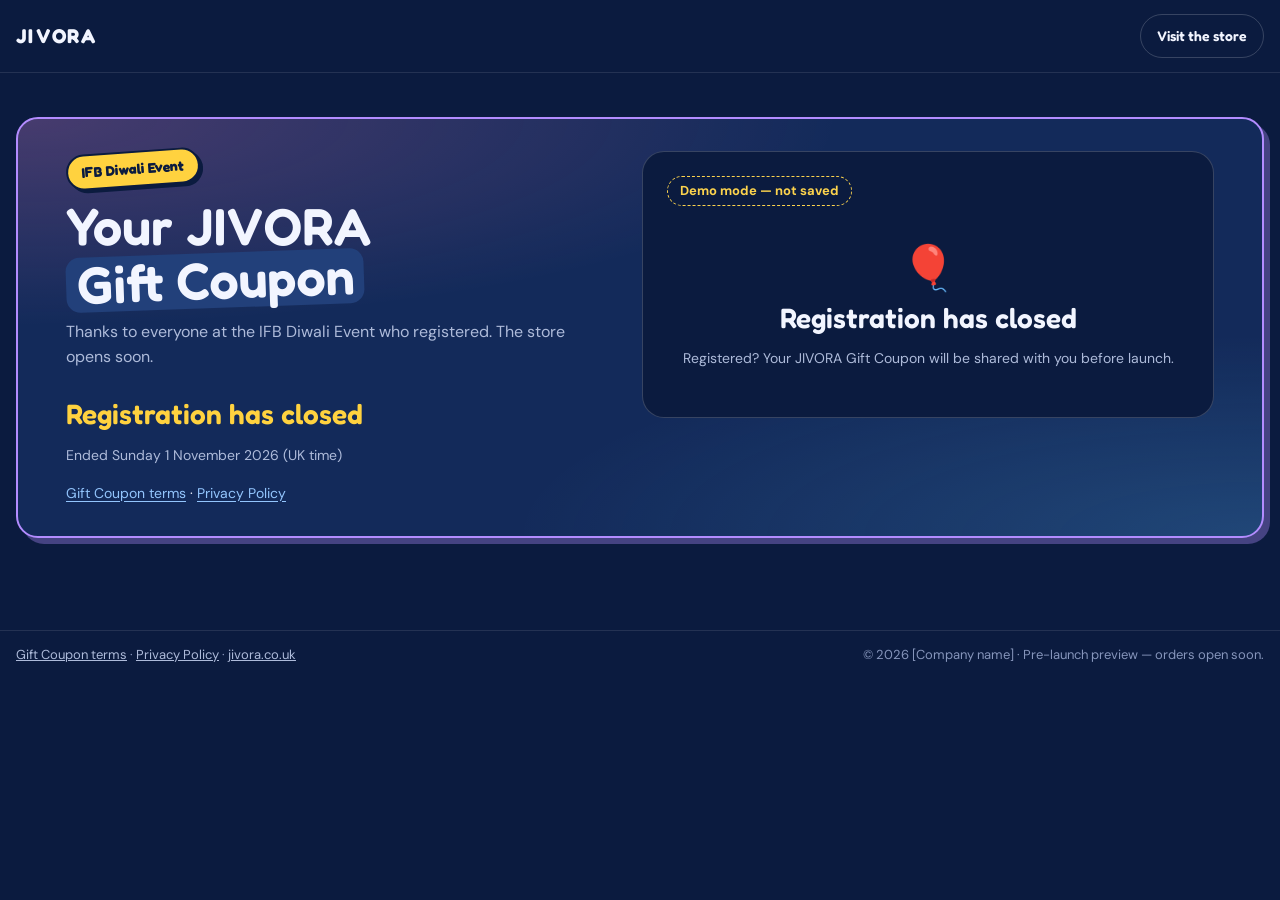
==== commit a780ab78: "IFB Diwali Gift Coupon, GBP-only pricing, wordmark spacing" ====
--- a/register/index.html
+++ b/register/index.html
@@ -1,7 +1,7 @@
 <!--
   JIVORA — short registration landing page for the QR code: https://jivora.co.uk/register/
   Only the pre-launch event (same markup, timer and form as the homepage #event section) with a slim header and footer.
-  Timer logic is unchanged: event-config.js + site.js + event.js (before = countdown, during = form, after = "offer ended").
+  Timer logic is unchanged: event-config.js + site.js + event.js (before = countdown, during = form, after = "registration has closed").
   ?preview=event / ?preview=after work here too. Shared files live one level up (../) inside the site.
 -->
 <!DOCTYPE html>
@@ -10,8 +10,8 @@
   <meta charset="UTF-8">
   <meta name="viewport" content="width=device-width, initial-scale=1">
   <meta name="robots" content="noindex">
-  <title>Register &amp; get £22.50 off | JIVORA</title>
-  <meta name="description" content="Register for the JIVORA Diwali pre-launch on Sunday 1 November 2026 and get £22.50 off your first order.">
+  <title>IFB Diwali Event: your Gift Coupon | JIVORA</title>
+  <meta name="description" content="Exclusive for IFB Diwali Event participants: register on Sunday 1 November 2026 (UK time) to receive your JIVORA Gift Coupon, redeemable when JIVORA officially launches.">
   <meta name="theme-color" content="#0B1B3F">
   <link rel="icon" href="data:,">
   <link rel="preconnect" href="https://fonts.googleapis.com">
@@ -19,14 +19,12 @@
   <link href="https://fonts.googleapis.com/css2?family=DM+Sans:opsz,wght@9..40,400;9..40,500;9..40,700&family=Fredoka:wght@500;600;700&family=Space+Grotesk:wght@500;600;700&display=swap" rel="stylesheet">
   <link rel="stylesheet" href="../style.css">
   <script src="../event-config.js"></script>
-  <!-- The event lives in the shop interface; region is remembered like on the other pages -->
+  <!-- The event lives in the shop interface -->
   <script>
     (function () {
-      var d = document.documentElement, region = null;
+      var d = document.documentElement;
       d.classList.add("js");
-      try { region = window.localStorage.getItem("jivora-s2-region"); } catch (e) {}
       d.setAttribute("data-mode", "shop");
-      d.setAttribute("data-region", region === "UK" ? "UK" : "IN");
     })();
   </script>
   <script src="../products.js" defer></script>
@@ -40,7 +38,7 @@
   <header class="reg-head">
     <div class="container reg-head__inner">
       <a class="logo" href="../index.html" aria-label="JIVORA home">
-        <span class="logo__word">JIVORA</span>
+        <span class="logo__word" role="img" aria-label="JIVORA">JI<span class="logo__gap">VORA</span></span>
       </a>
       <a class="btn btn--sm btn--ghost" href="../index.html">Visit the store</a>
     </div>
@@ -52,9 +50,9 @@
         <div class="event" data-event data-phase="before">
           <p class="preview-badge" data-preview-badge hidden>Preview</p>
           <div class="event__intro">
-            <p class="event__stickers"><span class="sticker sticker--yellow">Pre-launch event</span><span class="sticker sticker--pink" data-phase-show="during" hidden>Live now</span></p>
-            <h1 class="event__title" id="event-title">Register &amp; get <span class="event__amount" data-coupon>£22.50</span> off</h1>
-            <p class="event__text" data-event-text>Register on event day and <span data-coupon>£22.50</span> is added to your JIVORA account when orders open.</p>
+            <p class="event__stickers"><span class="sticker sticker--yellow">IFB Diwali Event</span><span class="sticker sticker--pink" data-phase-show="during" hidden>Live now</span></p>
+            <h1 class="event__title" id="event-title">Your <span class="brand-name">JIVORA</span> <span class="event__highlight">Gift Coupon</span></h1>
+            <p class="event__text" data-event-text>Exclusive for IFB Diwali Event participants. Register on 1 November to receive your Gift Coupon, redeemable when JIVORA officially launches.</p>
 
             <div class="event__clock" data-phase-hide="after">
               <p class="event__clock-label" data-timer-label>Event starts in</p>
@@ -65,15 +63,15 @@
                 <span class="timer__unit" data-unit="s"><span class="timer__num" data-num="s">00</span><span class="timer__lbl">secs</span></span>
               </div>
             </div>
-            <p class="event__ended" data-phase-show="after" hidden>This offer has ended</p>
+            <p class="event__ended" data-phase-show="after" hidden>Registration has closed</p>
             <p class="event__when" data-event-when></p>
 
             <ul class="event__points" data-phase-hide="after">
-              <li><span data-coupon>£22.50</span> added to your JIVORA account at launch</li>
-              <li>One registration per email</li>
+              <li>For IFB Diwali Event participants</li>
+              <li>One Gift Coupon per person and email</li>
               <li>Takes about a minute</li>
             </ul>
-            <p class="event__links"><a href="../terms.html#offer">Offer terms</a><span aria-hidden="true"> · </span><a href="../privacy.html">Privacy Policy</a></p>
+            <p class="event__links"><a href="../terms.html#offer">Gift Coupon terms</a><span aria-hidden="true"> · </span><a href="../privacy.html">Privacy Policy</a></p>
           </div>
 
           <div class="event__panel">
@@ -84,7 +82,7 @@
             <!-- Before / after the event: message only (no forms) -->
             <div class="event__msg" data-phase-hide="during">
               <p class="event__msg-icon" aria-hidden="true" data-msg-icon>⏳</p>
-              <h3 class="event__msg-title" data-msg-title>Registration opens on 1 Nov — come back to claim <span data-coupon>£22.50</span> off</h3>
+              <h3 class="event__msg-title" data-msg-title>Registration opens on 1 Nov — come back to claim your Gift Coupon</h3>
               <p class="event__msg-text" data-msg-text></p>
             </div>
 
@@ -137,6 +135,11 @@
                   <p class="field__error" id="reg-cats-err" hidden></p>
                 </fieldset>
                 <div class="consent">
+                  <input type="checkbox" id="reg-ifb" name="ifbParticipant" required aria-describedby="reg-ifb-err">
+                  <label for="reg-ifb">I am attending the IFB Diwali Event</label>
+                  <p class="field__error" id="reg-ifb-err" hidden></p>
+                </div>
+                <div class="consent">
                   <input type="checkbox" id="reg-terms" name="consentTerms" required aria-describedby="reg-terms-err">
                   <label for="reg-terms">I agree to the <a href="../terms.html" target="_blank" rel="noopener">Terms</a> and <a href="../privacy.html" target="_blank" rel="noopener">Privacy Policy</a></label>
                   <p class="field__error" id="reg-terms-err" hidden></p>
@@ -149,7 +152,7 @@
                 <div class="hp" aria-hidden="true"><label for="reg-hp">Leave this field empty</label><input id="reg-hp" type="text" name="hp_check" value="" tabindex="-1" autocomplete="off" data-lpignore="true" data-1p-ignore data-honeypot></div>
                 <div class="reg__actions">
                   <button class="btn btn--ghost" type="button" data-reg-back>Back</button>
-                  <button class="btn btn--primary reg__submit" type="submit" data-reg-submit>Register &amp; claim <span data-coupon>£22.50</span></button>
+                  <button class="btn btn--primary reg__submit" type="submit" data-reg-submit>Claim my Gift Coupon</button>
                 </div>
               </fieldset>
               <p class="form-msg reg__msg" role="status" aria-live="polite" data-reg-msg></p>
@@ -158,10 +161,10 @@
             <!-- Success -->
             <div class="reg-done" data-reg-done hidden tabindex="-1" aria-labelledby="reg-done-title">
               <p class="reg-done__icon" aria-hidden="true">🎉</p>
-              <h3 class="reg-done__title" id="reg-done-title">You're in!</h3>
-              <p class="reg-done__text"><strong data-coupon>£22.50</strong> will be added to your account at launch.</p>
+              <h3 class="reg-done__title" id="reg-done-title">You're registered!</h3>
+              <p class="reg-done__text" data-reg-text>Your JIVORA Gift Coupon will be shared with you before launch.</p>
               <div class="reg-done__code" data-reg-code hidden>
-                <span class="reg-done__code-label">Your code</span>
+                <span class="reg-done__code-label">Your coupon code:</span>
                 <strong class="reg-done__code-value" data-reg-code-value></strong>
                 <button class="btn btn--sm btn--ghost" type="button" data-reg-copy>Copy</button>
               </div>
@@ -178,7 +181,7 @@
   <!-- ===== SLIM FOOTER ===== -->
   <footer class="reg-foot">
     <div class="container reg-foot__inner">
-      <p class="footer__legal"><a href="../terms.html#offer">Offer terms</a> · <a href="../privacy.html">Privacy Policy</a> · <a href="../index.html">jivora.co.uk</a></p>
+      <p class="footer__legal"><a href="../terms.html#offer">Gift Coupon terms</a> · <a href="../privacy.html">Privacy Policy</a> · <a href="../index.html">jivora.co.uk</a></p>
       <p>© 2026 [Company name] · Pre-launch preview — orders open soon.</p>
     </div>
   </footer>
--- a/style.css
+++ b/style.css
@@ -462,6 +462,17 @@
   letter-spacing: 0.06em;
 }
 
+/* Client 29 Oct: extra space between "I" and "V". Fredoka's kerning pulls the V under the I ("JVORA"), so kerning is off
+   for the name and the wordmark adds a small gap (the name stays JIVORA; role="img" + aria-label read it as one word) */
+.logo__word,
+.brand-name {
+  font-kerning: none;
+}
+
+.logo__gap {
+  margin-left: 0.08em;
+}
+
 .search {
   position: relative;
   display: flex;
@@ -506,20 +517,6 @@
   align-items: center;
   justify-content: flex-end;
   gap: 2px;
-}
-
-.region {
-  min-height: 44px;
-  max-width: 104px;
-  padding: 0 28px 0 12px;
-  border: 1.5px solid var(--line-2);
-  border-radius: var(--r-pill);
-  background: var(--surface) url("data:image/svg+xml,%3Csvg xmlns='http://www.w3.org/2000/svg' width='12' height='12' viewBox='0 0 24 24'%3E%3Cpath d='M6 9l6 6 6-6' fill='none' stroke='%23AEBBDA' stroke-width='2.6' stroke-linecap='round' stroke-linejoin='round'/%3E%3C/svg%3E") no-repeat right 10px center;
-  font-size: var(--fs-16);
-  font-weight: 600;
-  -webkit-appearance: none;
-  appearance: none;
-  margin-right: 4px;
 }
 
 .rfq-btn {
@@ -601,12 +598,6 @@
   margin-bottom: var(--s-4);
 }
 
-.region--block {
-  width: 100%;
-  max-width: none;
-  margin: 0;
-}
-
 /* Category / business nav strip — scrolls sideways inside itself on small screens */
 .catnav {
   position: relative;
@@ -728,9 +719,8 @@
   animation: pulse 2.4s ease-in-out infinite;
 }
 
-/* Below 1024px the full toggle and the region select live in the drawer / catnav pill */
-.header__inner > .mode-toggle,
-.header__actions > .region {
+/* Below 1024px the full toggle lives in the drawer / catnav pill */
+.header__inner > .mode-toggle {
   display: none;
 }
 
@@ -766,10 +756,6 @@
   .header__inner > .mode-toggle {
     display: grid;
     width: 260px;
-  }
-
-  .header__actions > .region {
-    display: block;
   }
 
   .search {
@@ -4290,7 +4276,7 @@
   line-height: 1.05;
 }
 
-.event__amount {
+.event__highlight {
   display: inline-block;
   padding: 0 10px;
   border-radius: 14px;
@@ -4432,10 +4418,6 @@
   font-family: var(--font-fun);
   font-size: clamp(1.35rem, 1.1rem + 1vw, 1.75rem);
   line-height: 1.2;
-}
-
-.event__msg-title [data-coupon] {
-  color: var(--toy-yellow);
 }
 
 .event__msg-text {
@@ -4460,7 +4442,7 @@
   text-transform: uppercase;
 }
 
-.event[data-phase="after"] .event__amount {
+.event[data-phase="after"] .event__highlight {
   background: var(--surface-3);
   color: var(--text);
 }
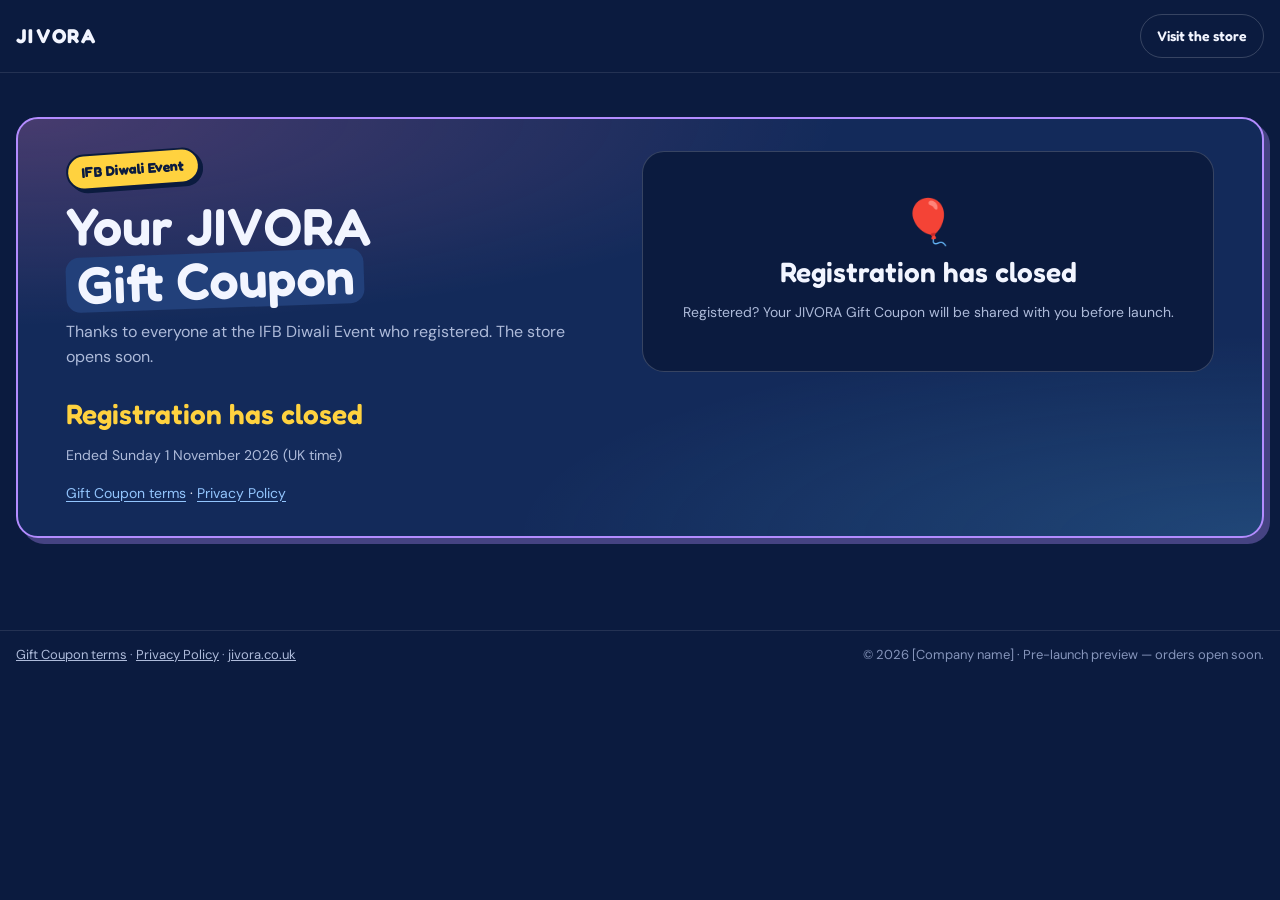
==== commit 77813cb0: "Forms → JIVORA API (api.jivora.co.uk) Registration and suggestion forms POST JSON to the API with it" ====
--- a/register/index.html
+++ b/register/index.html
@@ -75,9 +75,6 @@
           </div>
 
           <div class="event__panel">
-            <!-- Safety: shown when FORM_ENDPOINT is empty and the page is NOT on localhost (site.js) -->
-            <p class="preview-banner" data-preview-banner role="note" hidden>Preview — registrations are not saved yet</p>
-            <p class="demo-flag" data-demo-flag hidden>Demo mode — not saved</p>
 
             <!-- Before / after the event: message only (no forms) -->
             <div class="event__msg" data-phase-hide="during">
@@ -169,7 +166,6 @@
                 <button class="btn btn--sm btn--ghost" type="button" data-reg-copy>Copy</button>
               </div>
               <p class="reg-done__linked" data-reg-linked hidden></p>
-              <p class="demo-flag demo-flag--inline" data-reg-demo hidden>Demo mode — not saved</p>
               <button class="link-btn" type="button" data-reg-again>Register another email</button>
             </div>
           </div>
--- a/style.css
+++ b/style.css
@@ -1121,7 +1121,8 @@
   .float--star { top: 18px; right: 22px; width: 52px; height: 52px; }
 }
 
-/* ===== SEGMENTS ===== */
+/* ===== SEGMENTS (client mockup, Decisions 31 Oct): dark navy cards, rounded clear photo on top,
+   big bold title, muted subtitle, uppercase letter-spaced CTA. 2 x 2 below 1024px, 4 columns from 1024px. ===== */
 .segments {
   display: grid;
   grid-template-columns: repeat(2, minmax(0, 1fr));
@@ -1131,26 +1132,26 @@
 .seg__card {
   display: flex;
   flex-direction: column;
+  gap: var(--s-25);
   width: 100%;
   height: 100%;
-  padding: 0;
-  overflow: hidden;
+  padding: var(--s-2);
   border: 1px solid var(--line);
-  border-radius: var(--r-md);
-  background: var(--surface);
+  border-radius: var(--r-lg);
+  background: linear-gradient(180deg, var(--surface) 0%, var(--bg-2) 100%);
+  color: var(--text);
+  font: inherit;
   text-align: left;
   text-decoration: none;
-  transition: border-color 0.2s, transform 0.25s var(--ease-out);
-}
-
-.seg__card--live {
-  border-color: rgba(74, 222, 128, 0.45);
+  cursor: pointer;
+  transition: border-color 0.2s, transform 0.25s var(--ease-out), box-shadow 0.25s;
 }
 
 .seg__media {
   display: block;
-  aspect-ratio: 16 / 6;
+  aspect-ratio: 4 / 3;
   overflow: hidden;
+  border-radius: calc(var(--r-lg) - 6px);
   background: var(--photo-bg);
 }
 
@@ -1163,36 +1164,58 @@
 
 .seg__body {
   display: grid;
-  gap: 4px;
+  gap: 2px;
   justify-items: start;
-  padding: var(--s-25) var(--s-25) var(--s-3);
+  padding: 0 var(--s-1) var(--s-2);
 }
 
 .seg__name {
   font-family: var(--font-head);
-  font-size: var(--fs-20);
+  font-size: clamp(1.0625rem, 0.9rem + 0.9vw, 1.625rem);
   font-weight: 700;
-}
-
-.seg__blurb {
+  line-height: 1.15;
+}
+
+html[data-mode="shop"] .seg__name { font-family: var(--font-fun); }
+
+.seg__sub {
   color: var(--muted);
   font-size: var(--fs-13);
-  line-height: 1.4;
-}
-
-.seg__body .soon-pill,
-.seg__body .live-pill {
-  margin-top: 4px;
+  line-height: 1.35;
+}
+
+.seg__cta {
+  margin-top: var(--s-2);
+  font-size: var(--fs-12);
+  font-weight: 700;
+  letter-spacing: 0.12em;
+  text-transform: uppercase;
+}
+
+.seg__cta--live { color: var(--green); }
+.seg__cta--soon { color: var(--amber-2); }
+
+.seg__card:focus-visible {
+  outline: 3px solid var(--focus);
+  outline-offset: 3px;
 }
 
 @media (hover: hover) {
-  .seg__card:hover { border-color: var(--blue-2); transform: translateY(-3px); }
+  .seg__card:hover { border-color: var(--line-2); transform: translateY(-4px); box-shadow: var(--shadow-1); }
+  .seg__card--live:hover { border-color: rgba(74, 222, 128, 0.55); }
   .seg__card:hover .seg__media img { transform: scale(1.05); }
+}
+
+@media (min-width: 640px) {
+  .segments { gap: var(--s-3); }
+  .seg__card { padding: var(--s-25); }
+  .seg__sub { font-size: var(--fs-14); }
 }
 
 @media (min-width: 1024px) {
   .segments {
     grid-template-columns: repeat(4, minmax(0, 1fr));
+    gap: var(--s-4);
   }
 }
 
@@ -2804,41 +2827,6 @@
   cursor: not-allowed;
 }
 
-/* --- E5 Coming-soon segments: blurred preview, sneak peek on hover --- */
-.seg__card--soon .seg__media {
-  position: relative;
-}
-
-.seg__blur {
-  filter: blur(9px) saturate(0.85);
-  transform: scale(1.12);
-}
-
-.seg__card--soon .seg__media .seg__peek {
-  position: absolute;
-  inset: 0;
-  filter: blur(2.5px);
-  opacity: 0;
-  transform: scale(1.04);
-  transition: opacity 0.45s ease;
-}
-
-.soon-pill--float {
-  position: absolute;
-  top: 10px;
-  left: 10px;
-  background: var(--amber);
-  color: var(--on-amber);
-}
-
-.seg__soon {
-  margin-top: 6px;
-}
-
-@media (hover: hover) {
-  .seg__card--soon:hover .seg__peek { opacity: 1; }
-}
-
 /* --- E2 Gift Finder (bright accent card) --- */
 .gift {
   display: grid;
@@ -3636,6 +3624,31 @@
   display: none;
 }
 
+.listing__more {
+  display: grid;
+  justify-items: center;
+  gap: var(--s-25);
+  margin-top: var(--s-5);
+}
+
+.listing__more[hidden] {
+  display: none;
+}
+
+.listing__shown {
+  color: var(--muted);
+  font-size: var(--fs-14);
+  font-weight: 600;
+}
+
+.listing__more-btn {
+  min-width: 220px;
+}
+
+.listing__more-btn[hidden] {
+  display: none;
+}
+
 .listing__empty {
   display: grid;
   justify-items: center;
@@ -4461,49 +4474,6 @@
   }
 }
 
-/* Safety banner: empty FORM_ENDPOINT on a real (non-localhost) domain */
-.preview-banner {
-  display: flex;
-  align-items: center;
-  gap: 10px;
-  padding: 12px 16px;
-  border: 2px solid var(--on-toy);
-  border-radius: var(--r-md);
-  background: var(--toy-yellow);
-  color: var(--on-toy);
-  font-size: var(--fs-14);
-  font-weight: 700;
-  line-height: 1.35;
-}
-
-.preview-banner::before {
-  content: "!";
-  display: grid;
-  flex: none;
-  place-items: center;
-  width: 24px;
-  height: 24px;
-  border-radius: 50%;
-  background: var(--on-toy);
-  color: var(--toy-yellow);
-  font-weight: 700;
-}
-
-/* "Demo mode — not saved" (shown only while FORM_ENDPOINT is empty) */
-.demo-flag {
-  justify-self: start;
-  padding: 4px 12px;
-  border: 1.5px dashed var(--amber-2);
-  border-radius: var(--r-pill);
-  color: var(--amber-2);
-  font-size: var(--fs-13);
-  font-weight: 700;
-}
-
-.demo-flag--inline {
-  justify-self: center;
-}
-
 /* Honeypot: out of sight and out of the tab order (not display:none, which some bots skip) */
 .hp {
   position: absolute;
@@ -4863,45 +4833,366 @@
   .hot { padding: var(--s-5) var(--s-4) var(--s-4); }
 }
 
-/* --- Shop & Save — Price Promise --- */
+/* "Suggest a product" (Decisions 31 Oct (2)): small sky-accent card, textbox + optional category + Submit */
+.suggest {
+  display: grid;
+  gap: var(--s-3);
+  padding: var(--s-4) var(--s-3);
+  border: 2px solid var(--toy-sky);
+  border-radius: var(--r-lg);
+  background:
+    radial-gradient(80% 90% at 100% 0%, rgba(92, 200, 255, 0.18), transparent 60%),
+    var(--bg-2);
+}
+
+.suggest__intro {
+  display: flex;
+  align-items: center;
+  gap: var(--s-25);
+}
+
+.suggest__icon {
+  display: grid;
+  flex: none;
+  place-items: center;
+  width: 48px;
+  height: 48px;
+  border-radius: 50%;
+  background: var(--toy-sky);
+  color: var(--on-toy);
+  transform: rotate(-8deg);
+}
+
+.suggest__title {
+  font-family: var(--font-fun);
+  font-size: clamp(1.375rem, 1.1rem + 1vw, 1.75rem);
+  line-height: 1.15;
+}
+
+.suggest__sub {
+  color: var(--muted);
+  font-size: var(--fs-14);
+}
+
+.suggest__form {
+  display: grid;
+  gap: var(--s-25);
+}
+
+.suggest__form .field label {
+  color: var(--text);
+  font-size: var(--fs-14);
+}
+
+.suggest__opt {
+  color: var(--muted);
+  font-weight: 400;
+}
+
+.suggest__input {
+  min-height: 72px;
+  padding: 10px 14px;
+  color: var(--text);
+  font-family: inherit;
+  line-height: 1.4;
+  resize: vertical;
+}
+
+.suggest__select {
+  width: 100%;
+  padding-right: 36px;
+  color: var(--text);
+  background: var(--surface) url("data:image/svg+xml,%3Csvg xmlns='http://www.w3.org/2000/svg' width='12' height='12' viewBox='0 0 24 24'%3E%3Cpath d='M6 9l6 6 6-6' fill='none' stroke='%23AEBBDA' stroke-width='2.6' stroke-linecap='round' stroke-linejoin='round'/%3E%3C/svg%3E") no-repeat right 14px center;
+  -webkit-appearance: none;
+  appearance: none;
+}
+
+.suggest__input[aria-invalid="true"] {
+  border-color: var(--red);
+}
+
+.suggest__btn {
+  justify-self: start;
+  min-width: 140px;
+}
+
+@media (min-width: 768px) {
+  .suggest {
+    grid-template-columns: minmax(220px, 1fr) 2fr;
+    align-items: start;
+    gap: var(--s-4);
+    padding: var(--s-4);
+  }
+
+  .suggest__form {
+    grid-template-columns: 1fr minmax(180px, 240px);
+    align-items: start;
+  }
+
+  .suggest__text,
+  .suggest__msg { grid-column: 1 / -1; }
+}
+
+/* Hot Picks slider (Decisions 31 Oct): 2 cards < 640px, 3 at 640–1023px, 4 from 1024px; swipe + scroll-snap */
+.hot__head {
+  flex-wrap: wrap;
+}
+
+.hot__nav {
+  display: flex;
+  gap: var(--s-2);
+}
+
+.hot__arrow {
+  display: grid;
+  place-items: center;
+  width: 36px;
+  height: 36px;
+  padding: 0;
+  border: 2px solid var(--toy-orange);
+  border-radius: 50%;
+  background: var(--toy-orange);
+  color: var(--on-toy);
+  cursor: pointer;
+  transition: transform 0.2s var(--ease-out), opacity 0.2s, background-color 0.2s;
+}
+
+.hot__arrow svg { width: 18px; height: 18px; }
+
+.hot__arrow:focus-visible {
+  outline: 3px solid var(--focus);
+  outline-offset: 3px;
+}
+
+.hot__arrow:disabled {
+  background: transparent;
+  color: var(--toy-orange);
+  opacity: 0.4;
+  cursor: default;
+}
+
+@media (hover: hover) {
+  .hot__arrow:not(:disabled):hover { transform: scale(1.08); }
+}
+
+.hot__track {
+  --hot-cols: 2;
+  --hot-gap: var(--s-25);
+  display: grid;
+  grid-auto-flow: column;
+  grid-auto-columns: calc((100% - (var(--hot-cols) - 1) * var(--hot-gap)) / var(--hot-cols));
+  gap: var(--hot-gap);
+  overflow-x: auto;
+  overscroll-behavior-x: contain;
+  scroll-snap-type: x mandatory;
+  scrollbar-width: none;
+  padding: 4px 2px 6px;
+  margin: -4px -2px 0;
+}
+
+.hot__track::-webkit-scrollbar { display: none; }
+
+.hot__track > * {
+  scroll-snap-align: start;
+  min-width: 0;
+}
+
+.hot__track:focus-visible {
+  outline: 3px solid var(--focus);
+  outline-offset: 4px;
+  border-radius: var(--r-md);
+}
+
+@media (prefers-reduced-motion: no-preference) {
+  .hot__track { scroll-behavior: smooth; }
+}
+
+.hot__progress {
+  position: relative;
+  height: 6px;
+  margin-top: var(--s-3);
+  overflow: hidden;
+  border-radius: var(--r-pill);
+  background: rgba(255, 255, 255, 0.12);
+}
+
+.hot__progress-bar {
+  position: absolute;
+  top: 0;
+  left: 0;
+  width: 50%;
+  height: 100%;
+  border-radius: inherit;
+  background: linear-gradient(90deg, var(--toy-yellow), var(--toy-orange));
+  transition: left 0.15s linear, width 0.2s;
+}
+
+@media (min-width: 640px) {
+  .hot__track { --hot-cols: 3; --hot-gap: var(--s-3); }
+  .hot__arrow { width: 44px; height: 44px; }
+  .hot__arrow svg { width: 20px; height: 20px; }
+}
+
+@media (min-width: 1024px) {
+  .hot__track { --hot-cols: 4; }
+}
+
+/* --- Shop & Save — Price Promise (Decisions 31 Oct: client's main USP — big, playful green section
+   under the Gift Coupon: heading, 3 steps, care line, CTA, terms note). Navy text on green = 10.3:1. --- */
 .promise {
-  display: grid;
-  gap: var(--s-3);
+  position: relative;
+  display: grid;
+  gap: var(--s-4);
+  padding: var(--s-5) var(--s-3) var(--s-4);
+  overflow: hidden;
+  border: 3px solid var(--on-toy);
+  border-radius: var(--r-lg);
+  background:
+    radial-gradient(circle at 12% 0%, rgba(255, 255, 255, 0.45), transparent 40%),
+    radial-gradient(circle at 100% 100%, rgba(255, 210, 63, 0.45), transparent 45%),
+    var(--toy-green);
+  color: var(--on-toy);
+  box-shadow: 8px 8px 0 rgba(94, 224, 138, 0.35);
+}
+
+.promise__deco {
+  position: absolute;
+  pointer-events: none;
+}
+
+.promise__deco .d-yellow { fill: var(--toy-yellow); stroke: var(--on-toy); stroke-width: 2.5; }
+.promise__deco .d-line { stroke: var(--on-toy); }
+.promise__deco .d-white { fill: #fff; stroke: var(--on-toy); stroke-width: 1.4; }
+
+.promise__deco--coin {
+  top: 14px;
+  right: 12px;
+  width: 52px;
+  height: 52px;
+  transform: rotate(14deg);
+}
+
+.promise__deco--spark {
+  bottom: 18px;
+  right: 18px;
+  width: 30px;
+  height: 30px;
+}
+
+.promise__head {
+  display: grid;
+  gap: var(--s-2);
+  justify-items: start;
+  max-width: 780px;
+  padding-right: 48px;
+}
+
+.promise__badge {
+  padding: 4px 12px;
+  border: 2px solid var(--on-toy);
+  border-radius: var(--r-pill);
+  background: var(--toy-yellow);
+  font-family: var(--font-fun);
+  font-size: var(--fs-13);
+  font-weight: 700;
+  letter-spacing: 0.06em;
+  text-transform: uppercase;
+  transform: rotate(-3deg);
+}
+
+html[data-mode="shop"] .promise__title,
+.promise__title {
+  font-family: var(--font-fun);
+  font-size: clamp(2.5rem, 1.6rem + 4.2vw, 4.75rem);
+  font-weight: 700;
+  line-height: 0.95;
+  letter-spacing: 0.01em;
+  text-transform: uppercase;
+  text-shadow: 3px 3px 0 rgba(255, 255, 255, 0.55);
+}
+
+.promise__lead {
+  font-family: var(--font-fun);
+  font-size: clamp(1.125rem, 0.95rem + 0.9vw, 1.625rem);
+  font-weight: 600;
+  line-height: 1.25;
+}
+
+.promise__steps {
+  display: grid;
+  gap: var(--s-25);
+  margin: 0;
+  padding: 0;
+  list-style: none;
+  counter-reset: none;
+}
+
+.promise__step {
+  position: relative;
+  display: grid;
+  grid-template-columns: auto 1fr;
+  grid-template-rows: auto auto;
+  column-gap: var(--s-25);
   align-items: center;
-  padding: var(--s-4) var(--s-3);
-  border-radius: var(--r-lg);
-  background: var(--toy-green);
-  color: var(--on-toy);
-  box-shadow: 6px 6px 0 rgba(94, 224, 138, 0.3);
-}
-
-.promise__icon {
+  padding: var(--s-25) var(--s-3);
+  border: 2.5px solid var(--on-toy);
+  border-radius: var(--r-md);
+  background: rgba(255, 255, 255, 0.72);
+  box-shadow: 4px 4px 0 var(--on-toy);
+}
+
+.promise__step-icon {
+  grid-row: 1 / 3;
   display: grid;
   place-items: center;
-  width: 56px;
-  height: 56px;
+  width: 52px;
+  height: 52px;
   border: 2.5px solid var(--on-toy);
   border-radius: 50%;
-  background: var(--toy-yellow);
-  transform: rotate(-8deg);
-}
-
-.promise__kicker {
+  background: var(--tone);
+  color: var(--on-toy);
+}
+
+.promise__step:nth-child(2) .promise__step-icon { transform: rotate(-8deg); }
+
+.promise__step-num {
+  align-self: end;
+  font-size: var(--fs-12);
+  font-weight: 700;
+  letter-spacing: 0.12em;
+  text-transform: uppercase;
+  opacity: 0.75;
+}
+
+.promise__step-text {
+  align-self: start;
   font-family: var(--font-fun);
-  font-size: var(--fs-14);
+  font-size: var(--fs-20);
   font-weight: 700;
-  letter-spacing: 0.08em;
-  text-transform: uppercase;
-}
-
-.promise__title {
+  line-height: 1.15;
+}
+
+.promise__foot {
+  display: grid;
+  gap: var(--s-25);
+  justify-items: start;
+}
+
+.promise__care {
   font-family: var(--font-fun);
-  font-size: clamp(1.25rem, 1rem + 1.2vw, 1.75rem);
-  line-height: 1.2;
+  font-size: var(--fs-20);
+  font-weight: 600;
+}
+
+.promise__cta {
+  min-height: 52px;
+  padding-inline: var(--s-4);
+  font-size: var(--fs-16);
+  white-space: normal;
+  text-align: center;
 }
 
 .promise__small {
-  margin-top: 6px;
   font-size: var(--fs-14);
 }
 
@@ -4911,18 +5202,54 @@
   text-underline-offset: 3px;
 }
 
-.promise__cta {
-  justify-self: start;
-  white-space: normal;
-  text-align: center;
-}
-
-@media (min-width: 1024px) {
+@media (hover: hover) {
+  .promise__step { transition: transform 0.25s var(--ease-out); }
+  .promise__step:hover { transform: translate(-2px, -3px) rotate(-0.6deg); }
+}
+
+@media (min-width: 768px) {
   .promise {
-    grid-template-columns: auto 1fr auto;
-    gap: var(--s-4);
-    padding: var(--s-4) var(--s-5);
+    padding: var(--s-6) var(--s-5) var(--s-5);
   }
+
+  .promise__deco--coin { top: 24px; right: 28px; width: 72px; height: 72px; }
+  .promise__deco--spark { width: 40px; height: 40px; top: 112px; right: 44px; bottom: auto; }
+
+  .promise__steps {
+    grid-template-columns: repeat(3, minmax(0, 1fr));
+    gap: var(--s-5);
+  }
+
+  .promise__step {
+    grid-template-columns: 1fr;
+    grid-template-rows: auto;
+    justify-items: start;
+    row-gap: 6px;
+    padding: var(--s-3);
+  }
+
+  .promise__step-icon { grid-row: auto; margin-bottom: 4px; }
+
+  /* Arrow between steps */
+  .promise__step:not(:last-child)::after {
+    content: "";
+    position: absolute;
+    top: 50%;
+    right: calc(-1 * var(--s-5) + 6px);
+    width: 20px;
+    height: 20px;
+    border-top: 3.5px solid var(--on-toy);
+    border-right: 3.5px solid var(--on-toy);
+    transform: translateY(-50%) rotate(45deg);
+  }
+
+  .promise__foot {
+    grid-template-columns: 1fr auto;
+    align-items: center;
+    column-gap: var(--s-4);
+  }
+
+  .promise__cta { grid-column: 2; grid-row: 1 / 3; }
 }
 
 /* Price Promise tag on product cards, quick view and product page */
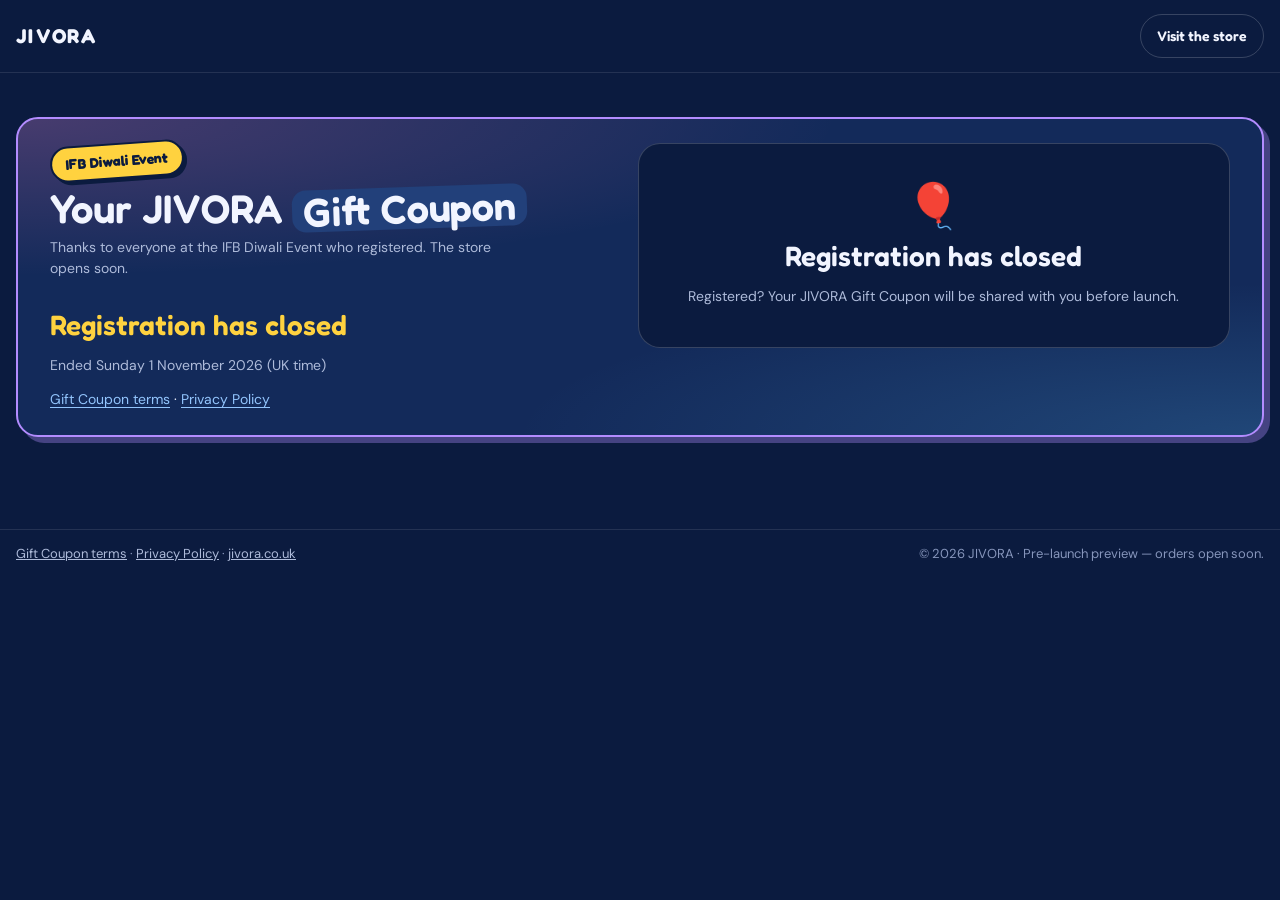
==== commit 10df2f1c: "Footer: only details we have Remove the [About] item, the [Company name] / reg. no. / registered add" ====
--- a/register/index.html
+++ b/register/index.html
@@ -178,7 +178,7 @@
   <footer class="reg-foot">
     <div class="container reg-foot__inner">
       <p class="footer__legal"><a href="../terms.html#offer">Gift Coupon terms</a> · <a href="../privacy.html">Privacy Policy</a> · <a href="../index.html">jivora.co.uk</a></p>
-      <p>© 2026 [Company name] · Pre-launch preview — orders open soon.</p>
+      <p>© 2026 JIVORA · Pre-launch preview — orders open soon.</p>
     </div>
   </footer>
 
--- a/style.css
+++ b/style.css
@@ -44,6 +44,10 @@
   --toy-purple: #B38CFF;
   --toy-orange: #FF9F43;
   --on-toy: #0B1B3F;
+  /* Shop & Save / Price Promise (client 1 Nov: replaces green) */
+  --promise-sky: #7DD6FF;
+  --promise-lilac: #C4A6FF;
+  --promise-pink: #FF9CCB;
   --hero-warm: linear-gradient(135deg, var(--toy-yellow) 0%, #FFB547 55%, var(--toy-orange) 100%);
   /* Instagram brand gradient (allowed for the Instagram icon only) */
   --ig-gradient: linear-gradient(45deg, #F58529 0%, #DD2A7B 50%, #8134AF 80%, #515BD4 100%);
@@ -907,12 +911,13 @@
   }
 }
 
-/* ===== SHOP HERO (warm gradient panel + side tiles) ===== */
+/* ===== SHOP HERO (warm gradient panel + side tiles). Client 1 Nov: compact — less padding, smaller type, so the
+   Gift Coupon shows sooner on phones and the hero stays well under 70vh on desktop. ===== */
 .promo {
   display: grid;
   grid-template-columns: 1fr 1fr;
-  gap: var(--s-25);
-  padding-top: var(--s-3);
+  gap: var(--s-2);
+  padding-top: var(--s-2);
 }
 
 .promo__main {
@@ -934,9 +939,9 @@
   position: relative;
   z-index: 1;
   display: grid;
-  gap: var(--s-25);
+  gap: var(--s-2);
   align-content: center;
-  padding: var(--s-4) var(--s-4) var(--s-3);
+  padding: var(--s-3) var(--s-3) var(--s-25);
 }
 
 .fun-hero__stickers {
@@ -963,11 +968,16 @@
   transform: rotate(3deg);
 }
 
+@media (max-width: 639px) {
+  .sticker { padding: 3px 11px; font-size: var(--fs-13); box-shadow: 2px 2px 0 var(--on-toy); }
+  .event-block { padding-top: var(--s-3); }
+}
+
 .sticker--pink { background: var(--toy-pink); }
 .sticker--sky { background: var(--toy-sky); }
 
 .promo__title {
-  font-size: clamp(2rem, 1.5rem + 2.2vw, 3.25rem);
+  font-size: clamp(1.625rem, 1.25rem + 1.6vw, 2.5rem);
   line-height: 1.05;
 }
 
@@ -982,6 +992,7 @@
 
 .fun-hero .promo__text {
   color: var(--on-toy);
+  font-size: var(--fs-14);
   font-weight: 500;
 }
 
@@ -992,6 +1003,12 @@
   margin-top: var(--s-1);
 }
 
+.promo__ctas .btn {
+  min-height: 44px;
+  padding-inline: 18px;
+  font-size: var(--fs-14);
+}
+
 .btn--line-dark {
   border-color: var(--on-toy);
   color: var(--on-toy);
@@ -1004,7 +1021,7 @@
 
 .fun-hero__img {
   width: 100%;
-  aspect-ratio: 16 / 10;
+  aspect-ratio: 16 / 6;
   object-fit: cover;
   border: 3px solid var(--on-toy);
   border-radius: var(--r-lg);
@@ -1046,7 +1063,7 @@
   position: relative;
   display: flex;
   align-items: flex-end;
-  min-height: 150px;
+  min-height: 76px;
   overflow: hidden;
   border-radius: var(--r-lg);
   background: var(--photo-bg);
@@ -1074,7 +1091,7 @@
 
 .promo__side-text {
   display: grid;
-  padding: var(--s-25) var(--s-3);
+  padding: var(--s-2) var(--s-25);
 }
 
 .promo__side-kicker {
@@ -1097,10 +1114,14 @@
 }
 
 @media (min-width: 640px) {
+  .promo { gap: var(--s-25); }
   .fun-hero { grid-template-columns: 1.1fr 1fr; align-items: center; }
-  .fun-hero__content { padding: var(--s-5) var(--s-2) var(--s-5) var(--s-5); }
-  .fun-hero__media { padding: var(--s-4) var(--s-5) var(--s-4) var(--s-2); }
-  .fun-hero__img { aspect-ratio: 4 / 3.4; }
+  .fun-hero__content { gap: var(--s-25); padding: var(--s-4) var(--s-2) var(--s-4) var(--s-4); }
+  .fun-hero .promo__text { font-size: var(--fs-16); }
+  .fun-hero__media { padding: var(--s-3) var(--s-4) var(--s-3) var(--s-2); }
+  .fun-hero__img { aspect-ratio: 16 / 10; }
+  .promo__side { min-height: 120px; }
+  .promo__side-text { padding: var(--s-25) var(--s-3); }
   .float--rocket { left: auto; right: 46%; bottom: 14px; }
 }
 
@@ -1108,16 +1129,15 @@
   .promo {
     grid-template-columns: 2.2fr 1fr;
     grid-template-rows: 1fr 1fr;
-    padding-top: var(--s-4);
+    padding-top: var(--s-3);
   }
 
   .promo__main {
     grid-column: 1;
     grid-row: 1 / 3;
-    min-height: 400px;
   }
 
-  .fun-hero__content { padding-left: var(--s-6); }
+  .fun-hero__content { padding-left: var(--s-5); }
   .float--star { top: 18px; right: 22px; width: 52px; height: 52px; }
 }
 
@@ -1257,8 +1277,12 @@
   .rail { grid-auto-columns: calc((100% - 2 * var(--s-3)) / 3.2); gap: var(--s-3); }
 }
 
+/* Client 1 Nov: every product card is the Popular picks size — 5 per row on desktop. Grids that share the row
+   with a filter sidebar (toys.html) and the bigger wholesale cards keep 4. */
 @media (min-width: 1024px) {
-  .grid { grid-template-columns: repeat(4, minmax(0, 1fr)); }
+  .grid { grid-template-columns: repeat(5, minmax(0, 1fr)); }
+  .grid.listing__grid,
+  .grid.grid--biz { grid-template-columns: repeat(4, minmax(0, 1fr)); }
   .rail { grid-auto-columns: calc((100% - 4 * var(--s-3)) / 5); }
   .rail-nav { display: flex; }
 }
@@ -4265,8 +4289,8 @@
 .event {
   position: relative;
   display: grid;
-  gap: var(--s-4);
-  padding: var(--s-4) var(--s-3);
+  gap: var(--s-3);
+  padding: var(--s-3) var(--s-25);
   border: 2px solid var(--toy-purple);
   border-radius: var(--r-lg);
   background:
@@ -4280,12 +4304,12 @@
   display: flex;
   flex-wrap: wrap;
   gap: var(--s-2);
-  margin-bottom: var(--s-25);
+  margin-bottom: var(--s-2);
 }
 
 .event__title {
   font-family: var(--font-fun);
-  font-size: clamp(2rem, 1.4rem + 3vw, 3.25rem);
+  font-size: clamp(1.625rem, 1.25rem + 1.6vw, 2.5rem);
   line-height: 1.05;
 }
 
@@ -4300,18 +4324,19 @@
 
 .event__text {
   max-width: 46ch;
-  margin-top: var(--s-25);
-  color: var(--muted);
+  margin-top: var(--s-2);
+  color: var(--muted);
+  font-size: var(--fs-14);
 }
 
 .event__clock {
-  margin-top: var(--s-4);
+  margin-top: var(--s-3);
 }
 
 .event__clock-label,
 .event__ended {
   font-family: var(--font-fun);
-  font-size: var(--fs-20);
+  font-size: var(--fs-16);
   font-weight: 600;
 }
 
@@ -4331,8 +4356,8 @@
   display: grid;
   justify-items: center;
   flex: 1 1 0;
-  max-width: 92px;
-  padding: 10px 4px 8px;
+  max-width: 84px;
+  padding: 6px 4px;
   border: 2px solid var(--tone, var(--toy-sky));
   border-radius: var(--r-md);
   background: var(--bg);
@@ -4345,7 +4370,7 @@
 
 .timer__num {
   font-family: var(--font-fun);
-  font-size: clamp(1.75rem, 1.3rem + 2vw, 2.5rem);
+  font-size: clamp(1.5rem, 1.2rem + 1.2vw, 2rem);
   font-weight: 700;
   line-height: 1;
   font-variant-numeric: tabular-nums;
@@ -4353,7 +4378,7 @@
 }
 
 .timer__lbl {
-  margin-top: 4px;
+  margin-top: 2px;
   color: var(--muted);
   font-size: var(--fs-12);
   font-weight: 700;
@@ -4369,8 +4394,8 @@
 
 .event__points {
   display: grid;
-  gap: 6px;
-  margin-top: var(--s-3);
+  gap: 4px;
+  margin-top: var(--s-25);
   font-size: var(--fs-14);
 }
 
@@ -4391,7 +4416,7 @@
 }
 
 .event__links {
-  margin-top: var(--s-3);
+  margin-top: var(--s-25);
   font-size: var(--fs-14);
 }
 
@@ -4406,7 +4431,7 @@
   align-content: start;
   gap: var(--s-3);
   min-width: 0;
-  padding: var(--s-4) var(--s-3);
+  padding: var(--s-3);
   border: 1px solid var(--line-2);
   border-radius: var(--r-lg);
   background: var(--bg);
@@ -4461,7 +4486,7 @@
 }
 
 @media (min-width: 640px) {
-  .event { padding: var(--s-5); }
+  .event { padding: var(--s-4); }
   .event__panel { padding: var(--s-4); }
 }
 
@@ -4469,9 +4494,11 @@
   .event {
     grid-template-columns: 1fr minmax(0, 1.05fr);
     align-items: start;
-    gap: var(--s-5);
-    padding: var(--s-5) var(--s-6);
+    gap: var(--s-4);
+    padding: var(--s-4) var(--s-5);
   }
+
+  .event__panel { padding: var(--s-3) var(--s-4); }
 }
 
 /* Honeypot: out of sight and out of the tab order (not display:none, which some bots skip) */
@@ -4794,7 +4821,7 @@
 /* --- Hot Picks 🔥 --- */
 .hot {
   position: relative;
-  padding: var(--s-4) var(--s-3) var(--s-3);
+  padding: var(--s-3) var(--s-2) var(--s-25);
   border: 2px solid var(--toy-orange);
   border-radius: var(--r-lg);
   background:
@@ -4830,7 +4857,7 @@
 }
 
 @media (min-width: 640px) {
-  .hot { padding: var(--s-5) var(--s-4) var(--s-4); }
+  .hot { padding: var(--s-4) var(--s-4) var(--s-3); }
 }
 
 /* "Suggest a product" (Decisions 31 Oct (2)): small sky-accent card, textbox + optional category + Submit */
@@ -4933,7 +4960,8 @@
   .suggest__msg { grid-column: 1 / -1; }
 }
 
-/* Hot Picks slider (Decisions 31 Oct): 2 cards < 640px, 3 at 640–1023px, 4 from 1024px; swipe + scroll-snap */
+/* Hot Picks slider (Decisions 31 Oct; client 1 Nov: 5 on desktop): 2 cards < 640px, 3 at 640–1023px, 5 from 1024px;
+   swipe + scroll-snap, the rest behind the arrows */
 .hot__head {
   flex-wrap: wrap;
 }
@@ -5034,25 +5062,25 @@
 }
 
 @media (min-width: 1024px) {
-  .hot__track { --hot-cols: 4; }
-}
-
-/* --- Shop & Save — Price Promise (Decisions 31 Oct: client's main USP — big, playful green section
-   under the Gift Coupon: heading, 3 steps, care line, CTA, terms note). Navy text on green = 10.3:1. --- */
+  .hot__track { --hot-cols: 5; }
+}
+
+/* --- Shop & Save — Price Promise (Decisions 31 Oct: client's main USP — playful section under the Gift Coupon:
+   heading, 3 steps, care line, CTA, terms note). Client 1 Nov: compact, and the green became a brand sky → lilac → pink
+   gradient. Navy text on every stop ≥ 8.2:1 (sky 10.4, lilac 8.2, pink 8.8). --- */
 .promise {
   position: relative;
   display: grid;
-  gap: var(--s-4);
-  padding: var(--s-5) var(--s-3) var(--s-4);
+  gap: var(--s-3);
+  padding: var(--s-4) var(--s-3) var(--s-3);
   overflow: hidden;
   border: 3px solid var(--on-toy);
   border-radius: var(--r-lg);
   background:
-    radial-gradient(circle at 12% 0%, rgba(255, 255, 255, 0.45), transparent 40%),
-    radial-gradient(circle at 100% 100%, rgba(255, 210, 63, 0.45), transparent 45%),
-    var(--toy-green);
+    radial-gradient(circle at 12% 0%, rgba(255, 255, 255, 0.4), transparent 40%),
+    linear-gradient(120deg, var(--promise-sky) 0%, var(--promise-lilac) 55%, var(--promise-pink) 100%);
   color: var(--on-toy);
-  box-shadow: 8px 8px 0 rgba(94, 224, 138, 0.35);
+  box-shadow: 8px 8px 0 rgba(196, 166, 255, 0.35);
 }
 
 .promise__deco {
@@ -5065,10 +5093,10 @@
 .promise__deco .d-white { fill: #fff; stroke: var(--on-toy); stroke-width: 1.4; }
 
 .promise__deco--coin {
-  top: 14px;
+  top: 12px;
   right: 12px;
-  width: 52px;
-  height: 52px;
+  width: 44px;
+  height: 44px;
   transform: rotate(14deg);
 }
 
@@ -5081,7 +5109,7 @@
 
 .promise__head {
   display: grid;
-  gap: var(--s-2);
+  gap: 6px;
   justify-items: start;
   max-width: 780px;
   padding-right: 48px;
@@ -5103,7 +5131,7 @@
 html[data-mode="shop"] .promise__title,
 .promise__title {
   font-family: var(--font-fun);
-  font-size: clamp(2.5rem, 1.6rem + 4.2vw, 4.75rem);
+  font-size: clamp(2rem, 1.4rem + 2.4vw, 3.25rem);
   font-weight: 700;
   line-height: 0.95;
   letter-spacing: 0.01em;
@@ -5113,14 +5141,14 @@
 
 .promise__lead {
   font-family: var(--font-fun);
-  font-size: clamp(1.125rem, 0.95rem + 0.9vw, 1.625rem);
+  font-size: clamp(1rem, 0.9rem + 0.5vw, 1.25rem);
   font-weight: 600;
   line-height: 1.25;
 }
 
 .promise__steps {
   display: grid;
-  gap: var(--s-25);
+  gap: var(--s-2);
   margin: 0;
   padding: 0;
   list-style: none;
@@ -5134,7 +5162,7 @@
   grid-template-rows: auto auto;
   column-gap: var(--s-25);
   align-items: center;
-  padding: var(--s-25) var(--s-3);
+  padding: var(--s-2) var(--s-25);
   border: 2.5px solid var(--on-toy);
   border-radius: var(--r-md);
   background: rgba(255, 255, 255, 0.72);
@@ -5145,12 +5173,17 @@
   grid-row: 1 / 3;
   display: grid;
   place-items: center;
-  width: 52px;
-  height: 52px;
+  width: 40px;
+  height: 40px;
   border: 2.5px solid var(--on-toy);
   border-radius: 50%;
   background: var(--tone);
   color: var(--on-toy);
+}
+
+.promise__step-icon svg {
+  width: 22px;
+  height: 22px;
 }
 
 .promise__step:nth-child(2) .promise__step-icon { transform: rotate(-8deg); }
@@ -5167,25 +5200,25 @@
 .promise__step-text {
   align-self: start;
   font-family: var(--font-fun);
-  font-size: var(--fs-20);
+  font-size: var(--fs-16);
   font-weight: 700;
   line-height: 1.15;
 }
 
 .promise__foot {
   display: grid;
-  gap: var(--s-25);
+  gap: var(--s-2);
   justify-items: start;
 }
 
 .promise__care {
   font-family: var(--font-fun);
-  font-size: var(--fs-20);
+  font-size: var(--fs-16);
   font-weight: 600;
 }
 
 .promise__cta {
-  min-height: 52px;
+  min-height: 46px;
   padding-inline: var(--s-4);
   font-size: var(--fs-16);
   white-space: normal;
@@ -5209,11 +5242,11 @@
 
 @media (min-width: 768px) {
   .promise {
-    padding: var(--s-6) var(--s-5) var(--s-5);
+    padding: var(--s-4) var(--s-5);
   }
 
-  .promise__deco--coin { top: 24px; right: 28px; width: 72px; height: 72px; }
-  .promise__deco--spark { width: 40px; height: 40px; top: 112px; right: 44px; bottom: auto; }
+  .promise__deco--coin { top: 20px; right: 28px; width: 56px; height: 56px; }
+  .promise__deco--spark { width: 32px; height: 32px; top: 88px; right: 40px; bottom: auto; }
 
   .promise__steps {
     grid-template-columns: repeat(3, minmax(0, 1fr));
@@ -5221,14 +5254,12 @@
   }
 
   .promise__step {
-    grid-template-columns: 1fr;
-    grid-template-rows: auto;
-    justify-items: start;
-    row-gap: 6px;
-    padding: var(--s-3);
+    grid-template-columns: auto 1fr;
+    grid-template-rows: auto auto;
+    padding: var(--s-25) var(--s-3);
   }
 
-  .promise__step-icon { grid-row: auto; margin-bottom: 4px; }
+  .promise__step-text { font-size: 1.125rem; }
 
   /* Arrow between steps */
   .promise__step:not(:last-child)::after {
@@ -5258,7 +5289,7 @@
   display: inline-flex;
   align-items: center;
   gap: 5px;
-  color: var(--toy-green);
+  color: var(--promise-sky);
   font-size: var(--fs-12);
   font-weight: 700;
 }
